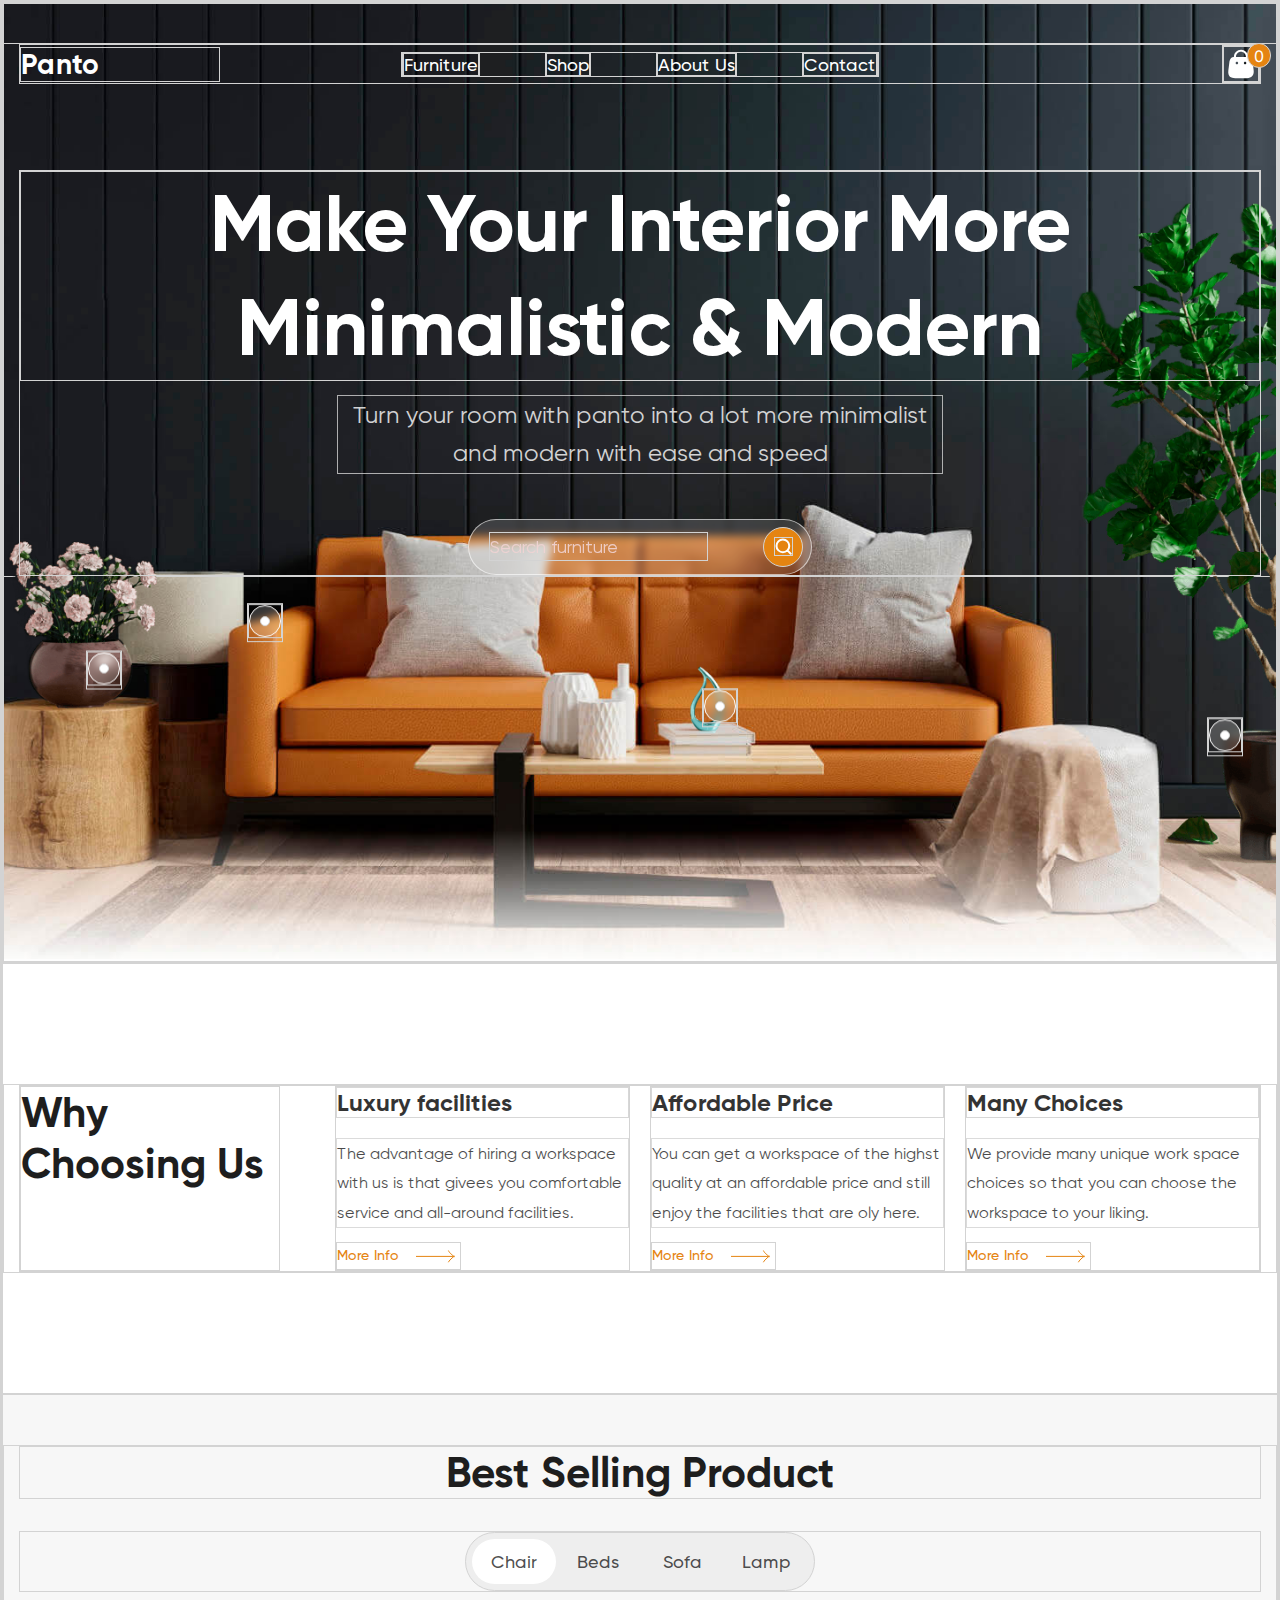
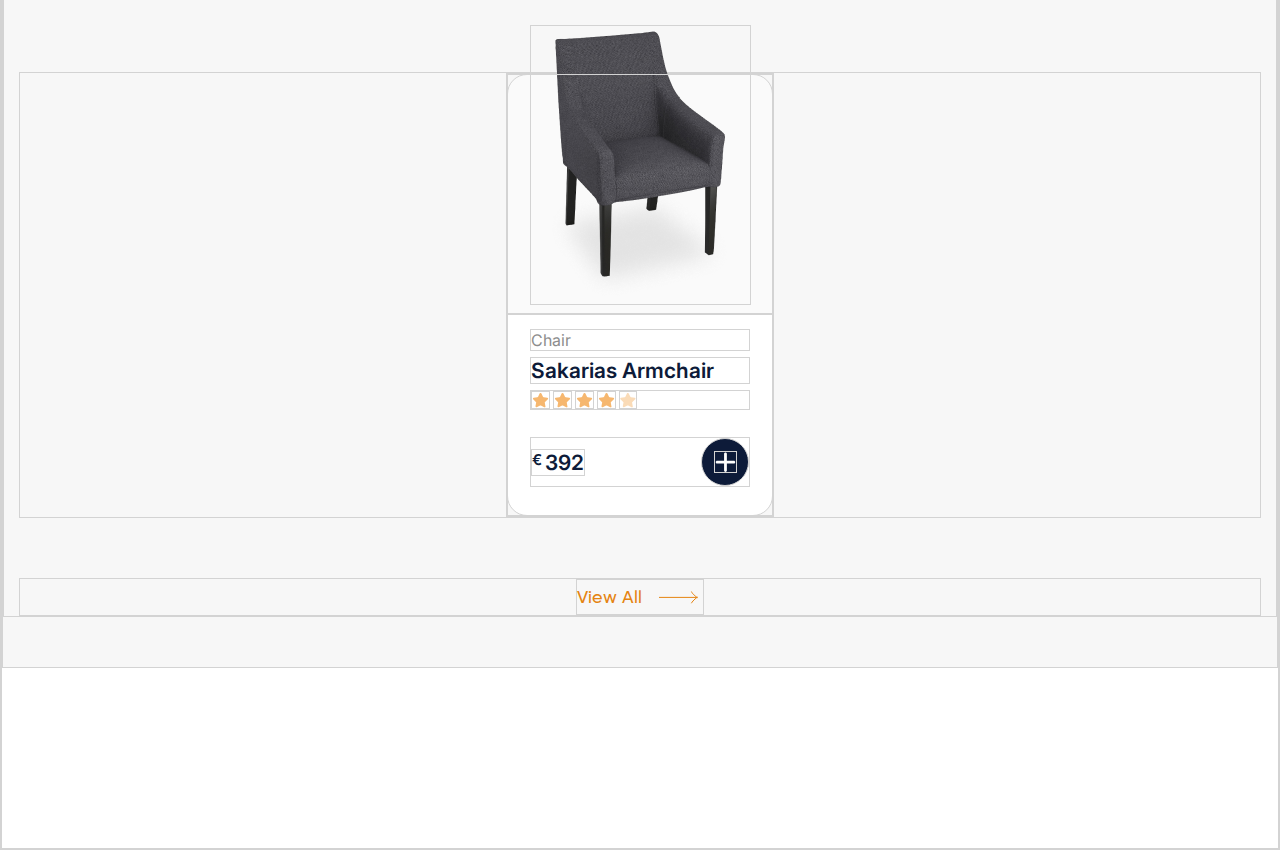
==== index.html @ 4cdfbcc6 "till product 1 design" ====
<!DOCTYPE html>
<html lang="en">
<head>
    <meta charset="UTF-8">
    <meta name="viewport" content="width=device-width, initial-scale=1.0">
    <title>Panto</title>
    <link rel="stylesheet" href="./css/main.css">
</head>
<body>
    <header class="header ">
        <div class="container">

            <nav class="header__nav nav">

                <a href="#!" class="nav__logo">Panto</a>
    
                <ul class="nav-list">
                    <li class="nav-list__item"><a href="#!" class="nav-list__link">Furniture</a></li>
                    <li class="nav-list__item"><a href="#!" class="nav-list__link">Shop</a></li>
                    <li class="nav-list__item"><a href="#!" class="nav-list__link">About Us</a></li>
                    <li class="nav-list__item"><a href="#!" class="nav-list__link">Contact</a></li>
                </ul>


                <!-- Корзина покупок
                    подразумеваем, что по нажатию будет переход на новую страницу
                    возможен вариант открытия блока покупок на этой -->
                <a href="#!" class="cart">
                    <img src="./img/icons/cart.svg" alt="Cart" class="cart__img">
                    <div class="cart__count">0</div>
                </a>
                
            </nav>

            <div class="header__content">
                <h1 class="header_title">Make your interior more minimalistic & modern</h1>

                <p>Turn your room with panto into a lot more minimalist<br> and modern with ease and speed</p>

                <form action="" class="header__search search-form">
                    <input type="text" class="search-form__input" placeholder="Search furniture">
                    <button class="search-form__btn">
                        <img src="./img/icons/search.svg" alt="Search">
                    </button>
                </form>

            </div>

            <div id="vase" class="visible"></div>
            <div id="item" class="visible"></div>
            <div id="pot" class="visible"></div>

            <div class="header__dot-sofa">
                <button class="info-dot">
                    <div class="info-dot__circle"></div>
                    <div class="info-dot__radius"></div>
                </button>

                <div class="info-hint none">
                    <label>
                        <input type="radio" name="sofa-color" id="orange" class="info-hint__radio" value="ORANGE" checked="checked">
                        <div class="info-hint__radio-fake info-hint__radio-fake--orange"></div>
                    </label>

                    <label >
                        <input type="radio" name="sofa-color" id="biruza" class="info-hint__radio" value="BIRUZA">
                        <div class="info-hint__radio-fake info-hint__radio-fake--biruza"></div>
                    </label>

                    <label >
                        <input type="radio" name="sofa-color" id="gray" class="info-hint__radio" value="GRAY">
                        <div class="info-hint__radio-fake info-hint__radio-fake--gray"></div>
                    </label>
                </div>
            </div>

            <div class="header__dot-vase" title="Hide">
                <button class="info-dot">
                    <div class="info-dot__circle"></div>
                    <div class="info-dot__radius"></div>
                </button>
            </div>

            <div class="header__dot-item" title="Hide">
                <button class="info-dot">
                    <div class="info-dot__circle"></div>
                    <div class="info-dot__radius"></div>
                </button>
            </div>

            <div class="header__dot-pot" title="Hide">
                <button class="info-dot">
                    <div class="info-dot__circle"></div>
                    <div class="info-dot__radius"></div>
                </button>
            </div>
            
        </div>

    </header>

    <section class="benefits ">
        <div class="container">
            <div class="benefits__grid">

                <h2 class="benefits___title">Why Choosing Us</h2>
                
                <div class="benefit">
                    <div class="benefit__title">Luxury facilities</div>

                    <p class="benefit__text">
                        The advantage of hiring a workspace with us is that givees you comfortable service and all-around facilities.
                    </p>
                    
                    <a href="#!" class="read-more">More Info</a>
                </div>

                <div class="benefit">
                    <div class="benefit__title">Affordable Price</div>

                    <p class="benefit__text">
                        You can get a workspace of the highst quality at an affordable price and still enjoy the facilities that are oly here.
                    </p>

                    <a href="#!" class="read-more">More Info</a>
                </div>

                <div class="benefit">
                    <div class="benefit__title">Many Choices</div>

                    <p class="benefit__text">
                        We provide many unique work space choices so that you can choose the workspace to your liking.
                    </p>

                    <a href="#!" class="read-more">More Info</a>
                </div>
 
            </div>

        </div>
    </section>
    
    <section class="products">
        <div class="container">

            <h2 class="products__title">Best Selling Product</h2>            
            <div class="products__tabs">

                <div class="tab-contorls">
                    <button class="tab-controls__btn tab-controls__btn--active">Chair</button>
                    <button class="tab-controls__btn">Beds</button>
                    <button class="tab-controls__btn">Sofa</button>
                    <button class="tab-controls__btn">Lamp</button>
                 </div>
            </div>

            <div class="products__slider">

                <div class="card">
                    <a href="#product-page" class="card__link"></a>
                    <div class="card__photo">
                        <!-- для rethina указываем srcset"...2x" -->
                        <img src="./img/products/chair-01.png" srcset="./img/products/chair-01@2x.png 2x" alt="Chair01" class="card__img">
                    </div>
                    <div class="card__desc">

                        <div class="card__category">Chair</div>
                        <h3 class="card__title">Sakarias Armchair</h3>

                        <div class="card__rating">
                            <img src="./img/icons/star.svg" alt="">
                            <img src="./img/icons/star.svg" alt="">
                            <img src="./img/icons/star.svg" alt="">
                            <img src="./img/icons/star.svg" alt="">
                            <img src="./img/icons/star-off.svg" alt="">
                        </div>

                        <div class="card__footer">
                            <div class="card__price" data-value="&euro;">392</div>
                            <button class="card__btn">Add to cart
                                <img src="./img/icons/plus.svg" alt="Add to cart">
                            </button>
                        </div>
                        
                    </div>

                </div>

            </div>
            <div class="products__link">
                <a href="#!" class="read-more  read-more--large">View All</a>
            </div>

        </div>
    </section>
    <script src="./js/main.js"></script>
</body>
</html>
---- css/main.css ----
@charset "UTF-8";
@import './../fonts/gilroy/stylesheet.css';
/* Reset and base styles  */
@import url("https://fonts.googleapis.com/css2?family=DM+Sans:opsz@9..40&family=Inter:wght@400;600&display=swap");
* {
  padding: 0px;
  margin: 0px;
  border: none;
}

*,
*::before,
*::after {
  box-sizing: border-box;
}

/* Links */
a,
a:link,
a:visited {
  text-decoration: none;
}

a:hover {
  text-decoration: none;
}

/* Common */
aside,
nav,
footer,
header,
section,
main {
  display: block;
}

h1,
h2,
h3,
h4,
h5,
h6,
p {
  font-size: inherit;
  font-weight: inherit;
}

ul,
ul li {
  list-style: none;
}

img {
  vertical-align: top;
}

img,
svg {
  max-width: 100%;
  height: auto;
}

address {
  font-style: normal;
}

/* Form */
input,
textarea,
button,
select {
  font-family: inherit;
  font-size: inherit;
  color: inherit;
  background-color: transparent;
}

input::-ms-clear {
  display: none;
}

button,
input[type=submit] {
  display: inline-block;
  box-shadow: none;
  background-color: transparent;
  background: none;
  cursor: pointer;
}

input:focus,
input:active,
button:focus,
button:active {
  outline: none;
}

button::-moz-focus-inner {
  padding: 0;
  border: 0;
}

label {
  cursor: pointer;
}

legend {
  display: block;
}

:root {
  --text-color: #1E1E1E;
  --accent: #E58411;
  --text-muted: #8D8D8D;
  --text-card-darkblue: #0D1B39;
  --header-text-color: #fff;
  --footer-text-color: #fff;
  --footer-accent: #F6973F;
  --footer-bg: #2D2F33;
  --ui-orange: #E58411;
  --ui-biruza: #00D6C9;
  --ui-gray: #7C7C7C;
  --ui-darkblue: #0D1B39;
  --bg-img-origin: url("./../img/header/header-bg.jpg");
  --bg-img-orange: url("./../img/header/bg-orange.jpg");
  --bg-img-biruza: url("./../img/header/bg-biruza.jpg");
  --bg-img-gray: url("./../img/header/bg-gray.jpg");
  --font-main: "Gilroy", sans-serif;
  --font-cards: "Inter", sans-serif;
  --font-footer-accent: "DM Sans", sans-serif;
}

/*
font-family: 'DM Sans', sans-serif;
font-family: 'Inter', sans-serif;
font-family: 'Gilroy', sans-serif;
*/
* {
  border: 1px solid lightgray;
}

.none {
  display: none !important;
}

.visible {
  opacity: 1 !important;
}

html, body {
  font-family: var(--font-main);
  color: var(--text-color);
}

body {
  padding-bottom: 20vh;
}

.container {
  max-width: 1310px;
  padding: 0 15px;
  margin: 0 auto;
}

.header {
  position: relative;
  padding-top: 40px;
  background-color: var(--footer-bg);
  background-image: var(--bg-img-orange);
  background-size: cover;
  aspect-ratio: 1440/1084;
  color: var(--header-text-color);
}
.header.orange {
  background-image: var(--bg-img-orange);
}
.header.biruza {
  background-image: var(--bg-img-biruza);
}
.header.gray {
  background-image: var(--bg-img-gray);
}
.header a {
  color: var(--header-text-color);
}
@media (-webkit-min-device-pixel-ratio: 2), (min-resolution: 192dpi) {
  .header {
    background-image: "./../img/header/header-bg@2x.jpg";
    /* Retina-specific stuff here */
  }
}

.header__nav {
  position: relative;
  z-index: 4;
  margin-bottom: 86px;
}

.header__content {
  position: relative;
  z-index: 4;
  text-align: center;
}

.header_title {
  margin-bottom: 14px;
  font-size: 80px;
  font-weight: 700;
  line-height: 1.3; /* 104px */
  letter-spacing: -0.8px;
  text-transform: capitalize;
}

.header__content p {
  margin: 0 auto;
  max-width: 606px;
  opacity: 0.8;
  font-size: 24px;
  line-height: 1.6; /* 38.4px */
}

.header__search {
  margin: 45px auto 0;
}

#vase {
  position: absolute;
  top: 0;
  left: 0;
  right: 0;
  bottom: 0;
  background-image: url("./../img/header/vase.png");
  background-size: cover;
  opacity: 0;
  transition: opacity 0.5s ease-in;
}

#item {
  position: absolute;
  top: 0;
  left: 0;
  right: 0;
  bottom: 0;
  background-image: url("./../img/header/souvenir.png");
  background-size: cover;
  opacity: 0;
  transition: opacity 0.5s ease-in;
}

#pot {
  position: absolute;
  top: 0;
  left: 0;
  right: 0;
  bottom: 0;
  background-image: url("./../img/header/pot.png");
  background-size: cover;
  opacity: 0;
  transition: opacity 0.5s ease-in;
}

.header__dot-sofa {
  position: absolute;
  left: 20.5555555556%;
  top: 63.1918819188%;
  text-align: center;
  transform: translate(-50%, -15%);
  z-index: 4;
}

.header__dot-vase {
  position: absolute;
  left: 7.9069444444%;
  top: 69.5442804428%;
  transform: translate(-50%, -50%);
  z-index: 4;
}

.header__dot-item {
  position: absolute;
  left: 56.3097222222%;
  top: 72.6808118081%;
  transform: translate(-50%, -30%);
}

.header__dot-pot {
  position: absolute;
  left: 95.9409722222%;
  top: 75.7887453875%;
  transform: translate(-50%, -30%);
}

/* Используем 'GRID', чтобы верно центрировать меню, поскольку из-за разной ширины 
лого и корзины оно не буде позиционироваться правильно */
.nav {
  display: grid;
  grid-template-columns: 2fr 8fr 2fr;
  gap: 20px;
}

.nav__logo {
  align-self: center;
  font-size: 28px;
  font-weight: 700;
  letter-spacing: 0.28px;
  text-transform: capitalize;
}

.nav-list {
  justify-self: center;
  align-self: center;
  display: flex;
  justify-content: center;
  align-items: center;
  gap: 65px;
  font-weight: 500;
  font-size: 18px;
}

.cart {
  position: relative;
  justify-self: end;
  align-self: center;
}

.cart__count {
  position: absolute;
  transform: translate(-50%, -3px);
  display: inline-block;
  height: 25px;
  padding: 0 6px;
  background-color: var(--accent);
  border-radius: 40px;
  line-height: 25px;
  font-family: var(--font-cards);
}

.search-form {
  display: flex;
  max-width: 344px;
  height: 56px;
  padding: 8px 8px 8px 20px;
  justify-content: space-between;
  align-items: center;
  border-radius: 42px;
  border: 0.862px solid rgba(255, 255, 255, 0.6);
  background: rgba(255, 255, 255, 0.15);
  -webkit-backdrop-filter: blur(4px);
          backdrop-filter: blur(4px);
}

.search-form__input {
  color: #FFF;
  font-size: 18px;
  font-weight: 400;
  line-height: 1.5; /* 27px */
}
.search-form__input::-moz-placeholder {
  color: #f0d3d3;
  opacity: 0.9;
}
.search-form__input::placeholder {
  color: #f0d3d3;
  opacity: 0.9;
}

.search-form__btn {
  width: 40px;
  height: 40px;
  border-radius: 24px;
  background: var(--accent);
}

.info-dot {
  position: relative;
  cursor: pointer;
}

.info-dot__circle {
  position: absolute;
  z-index: 1;
  left: 50%;
  top: 50%;
  width: 10px;
  height: 10px;
  border-radius: 50%;
  background-color: #fff;
  transition: background-color 0.2s ease-in, transform 0.2s ease-in;
  transform: translate(-50%, -50%);
}

.info-dot__radius {
  width: 32px;
  height: 32px;
  border: 0.86px solid #fff;
  border-radius: 50%;
  background: rgba(255, 255, 255, 0.2);
  backdrop-filter: blur(4px);
  -webkit-backdrop-filter: blur(4px);
  animation: pulse 1s infinite alternate;
}

.info-dot:hover .info-dot__radius {
  animation: pulse 1s infinite alternate paused;
}

.info-dot:hover .info-dot__circle {
  background-color: var(--accent);
  transform: translate(-50%, -50%) scale(1.4);
}

@keyframes pulse {
  0% {
    transform: scale(1);
  }
  100% {
    transform: scale(1.2);
  }
}
.info-hint {
  position: absolute;
  top: -26px;
  left: 50%;
  transform: translate(-50%, -100%);
  display: flex;
  justify-content: center;
  padding-top: 12px;
  gap: 8px;
  width: 112px;
  height: 56px;
  flex-shrink: 0;
  background-image: url("./../img/icons/hint.svg");
}

.info-hint__radio {
  /* можно просто display: none; но не видно на screen--reader-е, ниже 
      способ скрыть правильно */
  clip: rect(0 0 0 0);
  -webkit-clip-path: inset(50%);
          clip-path: inset(50%);
  height: 1px;
  width: 1px;
  overflow: hidden;
  position: absolute;
  white-space: nowrap;
}

.info-hint__radio-fake {
  display: inline-block;
  width: 24px;
  height: 24px;
  background-color: gray;
  border: 2px solid #fff;
  border-radius: 50%;
  box-shadow: 0px 4px 6px rgba(0, 0, 0, 0.1);
}
.info-hint__radio-fake--orange {
  background-color: var(--ui-orange);
}
.info-hint__radio-fake--biruza {
  background-color: var(--ui-biruza);
}
.info-hint__radio-fake--gray {
  background-color: var(--ui-gray);
}

.info-hint__radio:checked + .info-hint__radio-fake {
  background-image: url("./../img/icons/check-no-shadow.svg");
  background-position: center center;
  background-repeat: no-repeat;
}

.benefits {
  padding: 120px 0;
}

.benefits__grid {
  display: grid;
  grid-template-columns: repeat(4, 1fr);
  gap: 20px;
}

.benefits___title {
  font-weight: 700;
  font-size: 42px;
  max-width: 260px;
}

.benefit__title {
  margin-bottom: 20px;
  font-weight: 700;
  font-size: 24px;
  opacity: 0.9;
}

.benefit__text {
  margin-bottom: 14px;
  font-size: 16px;
  font-style: normal;
  line-height: 1.85; /* 29.6px */
  opacity: 0.8;
}

.products {
  background-color: #F7F7F7;
  padding: 50px 0;
}

.products__title {
  margin-bottom: 32px;
  text-align: center;
  font-size: 42px;
  font-weight: 700;
}

.products__tabs {
  margin-bottom: 80px;
  text-align: center;
}

.products__slider {
  margin-bottom: 60px;
  display: flex;
  justify-content: center;
}

.products__link {
  text-align: center;
}

.read-more {
  display: inline-flex;
  gap: 13px;
  align-items: center;
  color: var(--accent);
  font-weight: 500;
  font-size: 14px;
  line-height: 1.85; /* 25.9px */
}
.read-more::after {
  content: url("./../img/icons/arrow-right.svg");
  height: 24px;
}
.read-more--large {
  font-size: 18px;
}

.tab-contorls {
  display: inline-flex;
  padding: 6px;
  align-items: center;
  border-radius: 44px;
  background: #EEE;
}

.tab-controls__btn {
  width: 84px;
  height: 45px;
  padding: 4px;
  justify-content: center;
  align-items: center;
  border-radius: 32px;
  border: none;
  color: rgba(31, 31, 31, 0.8);
  font-size: 18px;
  font-weight: 500;
  line-height: 1.8; /* 33.3px */
  transition: background-color 0.2s ease-in;
}
.tab-controls__btn:hover:not(.tab-controls__btn--active) {
  background-color: rgba(255, 255, 255, 0.5);
}
.tab-controls__btn--active {
  background-color: #fff;
}

.card {
  position: relative;
  width: 268px;
  font-family: var(--font-cards);
}

.card__link {
  position: absolute;
  top: 0;
  left: 0;
  right: 0;
  bottom: 0;
  z-index: 1;
}

.card__photo {
  height: 240px;
  background-color: #fafafa;
  border-radius: 20px 20px 0 0;
  text-align: center;
}

.card__img {
  margin-top: -50px;
}

.card__desc {
  display: flex;
  flex-direction: column;
  gap: 6px;
  height: 202px;
  padding: 14px 22px 28px;
  background-color: #fff;
  border-radius: 0 0 20px 20px;
}

.card__category {
  color: var(--text-muted);
  font-size: 16px;
}

.card__title {
  color: var(--text-card-darkblue);
  font-size: 21px;
  font-weight: 600;
  text-transform: capitalize;
}

.card__rating {
  display: flex;
  gap: 3px;
}

.card__footer {
  display: flex;
  justify-content: space-between;
  align-items: center;
  margin-top: auto;
}

.card__price {
  display: flex;
  align-items: flex-start;
  gap: 3px;
  color: var(--text-card-darkblue);
  font-size: 21px;
  font-weight: 600;
}
.card__price::before {
  content: attr(data-value);
  font-size: 15px;
}

.card__btn {
  position: relative;
  z-index: 3;
  display: flex;
  justify-content: center;
  align-items: center;
  width: 48px;
  height: 48px;
  border-radius: 50%;
  background-color: var(--ui-darkblue);
  font-size: 0;
  transition: all 0.2s ease-in;
}
.card__btn img {
  display: inline-block;
  transition: transform 0.2s ease-in;
}
.card__btn:hover {
  opacity: 0.9;
}
.card__btn:hover img {
  transform: scale(1.1);
}/*# sourceMappingURL=main.css.map */
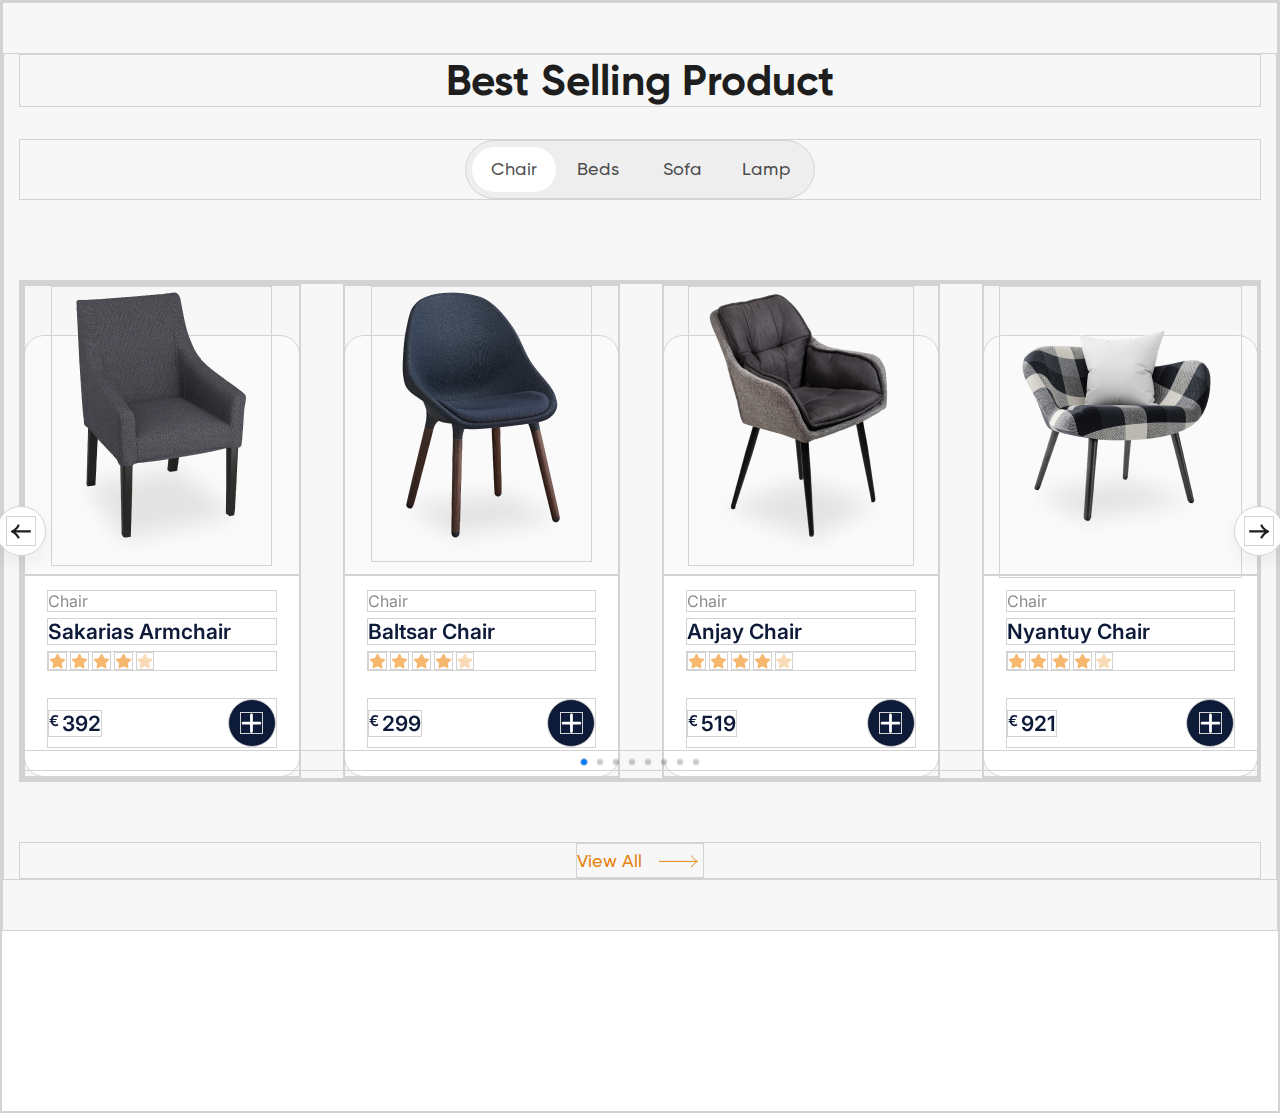
==== commit 0f4dfbe7: "sider  completed" ====
--- a/index.html
+++ b/index.html
@@ -5,9 +5,11 @@
     <meta name="viewport" content="width=device-width, initial-scale=1.0">
     <title>Panto</title>
     <link rel="stylesheet" href="./css/main.css">
+    <!-- Swiper slider -->
+    <link rel="stylesheet" href="https://cdn.jsdelivr.net/npm/swiper@11/swiper-bundle.min.css" />
 </head>
 <body>
-    <header class="header ">
+    <header class="header none">
         <div class="container">
 
             <nav class="header__nav nav">
@@ -99,7 +101,7 @@
 
     </header>
 
-    <section class="benefits ">
+    <section class="benefits none">
         <div class="container">
             <div class="benefits__grid">
 
@@ -156,43 +158,293 @@
 
             <div class="products__slider">
 
-                <div class="card">
-                    <a href="#product-page" class="card__link"></a>
-                    <div class="card__photo">
-                        <!-- для rethina указываем srcset"...2x" -->
-                        <img src="./img/products/chair-01.png" srcset="./img/products/chair-01@2x.png 2x" alt="Chair01" class="card__img">
+                <!-- Slider -->
+                <div class="slider">
+
+                    <!-- Slider main container -->
+                    <div class="swiper">
+                        <!-- Additional required wrapper -->
+                        <div class="swiper-wrapper">
+                            <!-- Slides -->
+                            <article class="card swiper-slide">
+                                <a href="#product-page" class="card__link"></a>
+                                <div class="card__photo">
+                                    <!-- для rethina указываем srcset"...2x" -->
+                                    <img src="./img/products/chair-01.png" srcset="./img/products/chair-01@2x.png 2x" alt="Chair01" class="card__img">
+                                </div>
+                                <div class="card__desc">
+            
+                                    <div class="card__category">Chair</div>
+                                    <h3 class="card__title">Sakarias Armchair</h3>
+            
+                                    <div class="card__rating">
+                                        <img src="./img/icons/star.svg" alt="">
+                                        <img src="./img/icons/star.svg" alt="">
+                                        <img src="./img/icons/star.svg" alt="">
+                                        <img src="./img/icons/star.svg" alt="">
+                                        <img src="./img/icons/star-off.svg" alt="">
+                                    </div>
+            
+                                    <div class="card__footer">
+                                        <div class="card__price" data-value="&euro;">392</div>
+                                        <button class="card__btn">Add to cart
+                                            <img src="./img/icons/plus.svg" alt="Add to cart">
+                                        </button>
+                                    </div>
+                                    
+                                </div>
+            
+                            </article>
+
+                            <article class="card swiper-slide">
+                                <a href="#product-page" class="card__link"></a>
+                                <div class="card__photo">
+                                    <!-- для rethina указываем srcset"...2x" -->
+                                    <img src="./img/products/chair-02.png" srcset="./img/products/chair-02@2x.png 2x" alt="Chair02" class="card__img">
+                                </div>
+                                <div class="card__desc">
+            
+                                    <div class="card__category">Chair</div>
+                                    <h3 class="card__title">Baltsar Chair</h3>
+            
+                                    <div class="card__rating">
+                                        <img src="./img/icons/star.svg" alt="">
+                                        <img src="./img/icons/star.svg" alt="">
+                                        <img src="./img/icons/star.svg" alt="">
+                                        <img src="./img/icons/star.svg" alt="">
+                                        <img src="./img/icons/star-off.svg" alt="">
+                                    </div>
+            
+                                    <div class="card__footer">
+                                        <div class="card__price" data-value="&euro;">299</div>
+                                        <button class="card__btn">Add to cart
+                                            <img src="./img/icons/plus.svg" alt="Add to cart">
+                                        </button>
+                                    </div>
+                                    
+                                </div>
+            
+                            </article>
+
+                            <article class="card swiper-slide">
+                                <a href="#product-page" class="card__link"></a>
+                                <div class="card__photo">
+                                    <!-- для rethina указываем srcset"...2x" -->
+                                    <img src="./img/products/chair-03.png" srcset="./img/products/chair-03@2x.png 2x" alt="Chair03" class="card__img">
+                                </div>
+                                <div class="card__desc">
+            
+                                    <div class="card__category">Chair</div>
+                                    <h3 class="card__title">Anjay Chair</h3>
+            
+                                    <div class="card__rating">
+                                        <img src="./img/icons/star.svg" alt="">
+                                        <img src="./img/icons/star.svg" alt="">
+                                        <img src="./img/icons/star.svg" alt="">
+                                        <img src="./img/icons/star.svg" alt="">
+                                        <img src="./img/icons/star-off.svg" alt="">
+                                    </div>
+            
+                                    <div class="card__footer">
+                                        <div class="card__price" data-value="&euro;">519</div>
+                                        <button class="card__btn">Add to cart
+                                            <img src="./img/icons/plus.svg" alt="Add to cart">
+                                        </button>
+                                    </div>
+                                    
+                                </div>
+            
+                            </article>
+
+                            <article class="card swiper-slide">
+                                <a href="#product-page" class="card__link"></a>
+                                <div class="card__photo">
+                                    <!-- для rethina указываем srcset"...2x" -->
+                                    <img src="./img/products/chair-04.png" srcset="./img/products/chair-04@2x.png 2x" alt="Chair04" class="card__img">
+                                </div>
+                                <div class="card__desc">
+            
+                                    <div class="card__category">Chair</div>
+                                    <h3 class="card__title">Nyantuy Chair</h3>
+            
+                                    <div class="card__rating">
+                                        <img src="./img/icons/star.svg" alt="">
+                                        <img src="./img/icons/star.svg" alt="">
+                                        <img src="./img/icons/star.svg" alt="">
+                                        <img src="./img/icons/star.svg" alt="">
+                                        <img src="./img/icons/star-off.svg" alt="">
+                                    </div>
+            
+                                    <div class="card__footer">
+                                        <div class="card__price" data-value="&euro;">921</div>
+                                        <button class="card__btn">Add to cart
+                                            <img src="./img/icons/plus.svg" alt="Add to cart">
+                                        </button>
+                                    </div>
+                                    
+                                </div>
+            
+                            </article>
+                            
+                            <article class="card swiper-slide">
+                                <a href="#product-page" class="card__link"></a>
+                                <div class="card__photo">
+                                    <!-- для rethina указываем srcset"...2x" -->
+                                    <img src="./img/products/chair-01.png" srcset="./img/products/chair-01@2x.png 2x" alt="Chair01" class="card__img">
+                                </div>
+                                <div class="card__desc">
+            
+                                    <div class="card__category">Chair</div>
+                                    <h3 class="card__title">Sakarias Armchair</h3>
+            
+                                    <div class="card__rating">
+                                        <img src="./img/icons/star.svg" alt="">
+                                        <img src="./img/icons/star.svg" alt="">
+                                        <img src="./img/icons/star.svg" alt="">
+                                        <img src="./img/icons/star.svg" alt="">
+                                        <img src="./img/icons/star-off.svg" alt="">
+                                    </div>
+            
+                                    <div class="card__footer">
+                                        <div class="card__price" data-value="&euro;">392</div>
+                                        <button class="card__btn">Add to cart
+                                            <img src="./img/icons/plus.svg" alt="Add to cart">
+                                        </button>
+                                    </div>
+                                    
+                                </div>
+            
+                            </article>
+
+                            <article class="card swiper-slide">
+                                <a href="#product-page" class="card__link"></a>
+                                <div class="card__photo">
+                                    <!-- для rethina указываем srcset"...2x" -->
+                                    <img src="./img/products/chair-02.png" srcset="./img/products/chair-02@2x.png 2x" alt="Chair02" class="card__img">
+                                </div>
+                                <div class="card__desc">
+            
+                                    <div class="card__category">Chair</div>
+                                    <h3 class="card__title">Baltsar Chair</h3>
+            
+                                    <div class="card__rating">
+                                        <img src="./img/icons/star.svg" alt="">
+                                        <img src="./img/icons/star.svg" alt="">
+                                        <img src="./img/icons/star.svg" alt="">
+                                        <img src="./img/icons/star.svg" alt="">
+                                        <img src="./img/icons/star-off.svg" alt="">
+                                    </div>
+            
+                                    <div class="card__footer">
+                                        <div class="card__price" data-value="&euro;">299</div>
+                                        <button class="card__btn">Add to cart
+                                            <img src="./img/icons/plus.svg" alt="Add to cart">
+                                        </button>
+                                    </div>
+                                    
+                                </div>
+            
+                            </article>
+
+                            <article class="card swiper-slide">
+                                <a href="#product-page" class="card__link"></a>
+                                <div class="card__photo">
+                                    <!-- для rethina указываем srcset"...2x" -->
+                                    <img src="./img/products/chair-03.png" srcset="./img/products/chair-03@2x.png 2x" alt="Chair03" class="card__img">
+                                </div>
+                                <div class="card__desc">
+            
+                                    <div class="card__category">Chair</div>
+                                    <h3 class="card__title">Anjay Chair</h3>
+            
+                                    <div class="card__rating">
+                                        <img src="./img/icons/star.svg" alt="">
+                                        <img src="./img/icons/star.svg" alt="">
+                                        <img src="./img/icons/star.svg" alt="">
+                                        <img src="./img/icons/star.svg" alt="">
+                                        <img src="./img/icons/star-off.svg" alt="">
+                                    </div>
+            
+                                    <div class="card__footer">
+                                        <div class="card__price" data-value="&euro;">519</div>
+                                        <button class="card__btn">Add to cart
+                                            <img src="./img/icons/plus.svg" alt="Add to cart">
+                                        </button>
+                                    </div>
+                                    
+                                </div>
+            
+                            </article>
+
+                            <article class="card swiper-slide">
+                                <a href="#product-page" class="card__link"></a>
+                                <div class="card__photo">
+                                    <!-- для rethina указываем srcset"...2x" -->
+                                    <img src="./img/products/chair-04.png" srcset="./img/products/chair-04@2x.png 2x" alt="Chair04" class="card__img">
+                                </div>
+                                <div class="card__desc">
+            
+                                    <div class="card__category">Chair</div>
+                                    <h3 class="card__title">Nyantuy Chair</h3>
+            
+                                    <div class="card__rating">
+                                        <img src="./img/icons/star.svg" alt="">
+                                        <img src="./img/icons/star.svg" alt="">
+                                        <img src="./img/icons/star.svg" alt="">
+                                        <img src="./img/icons/star.svg" alt="">
+                                        <img src="./img/icons/star-off.svg" alt="">
+                                    </div>
+            
+                                    <div class="card__footer">
+                                        <div class="card__price" data-value="&euro;">921</div>
+                                        <button class="card__btn">Add to cart
+                                            <img src="./img/icons/plus.svg" alt="Add to cart">
+                                        </button>
+                                    </div>
+                                    
+                                </div>
+            
+                            </article>
+
+                        </div>
+
+                        <!-- If we need pagination -->
+                        <div class="swiper-pagination"></div>
+
+                        <!-- If we need navigation buttons -->
+                        <!-- <div class="swiper-button-prev"></div>
+                        <div class="swiper-button-next"></div> -->
+
+                        <!-- If we need scrollbar -->
+                        <!-- <div class="swiper-scrollbar"></div>
+                        </div> -->
+
                     </div>
-                    <div class="card__desc">
-
-                        <div class="card__category">Chair</div>
-                        <h3 class="card__title">Sakarias Armchair</h3>
-
-                        <div class="card__rating">
-                            <img src="./img/icons/star.svg" alt="">
-                            <img src="./img/icons/star.svg" alt="">
-                            <img src="./img/icons/star.svg" alt="">
-                            <img src="./img/icons/star.svg" alt="">
-                            <img src="./img/icons/star-off.svg" alt="">
-                        </div>
-
-                        <div class="card__footer">
-                            <div class="card__price" data-value="&euro;">392</div>
-                            <button class="card__btn">Add to cart
-                                <img src="./img/icons/plus.svg" alt="Add to cart">
-                            </button>
-                        </div>
-                        
-                    </div>
-
+                    
+                    <!-- Buttons Right Left -->
+                    <button id="sliderPrev" class="slider__btn slider__btn--prev ">
+                        <img src="./img/icons/slider/slider-left.svg" alt="Previous">
+                    </button>
+
+                    <button id="sliderNext" class="slider__btn slider__btn--next ">
+                        <img src="./img/icons/slider/slider-right.svg" alt="Next">
+                    </button>
+                    
                 </div>
-
-            </div>
+                <!-- // Slider -->
+               
+            </div>
+            
             <div class="products__link">
                 <a href="#!" class="read-more  read-more--large">View All</a>
             </div>
 
-        </div>
+         </div>   
     </section>
+
+    <!-- Swiper slider -->
+    <script src="https://cdn.jsdelivr.net/npm/swiper@11/swiper-bundle.min.js"></script>
+    
     <script src="./js/main.js"></script>
 </body>
 </html>--- a/css/main.css
+++ b/css/main.css
@@ -521,8 +521,6 @@
 
 .products__slider {
   margin-bottom: 60px;
-  display: flex;
-  justify-content: center;
 }
 
 .products__link {
@@ -595,6 +593,7 @@
   background-color: #fafafa;
   border-radius: 20px 20px 0 0;
   text-align: center;
+  margin-top: 50px;
 }
 
 .card__img {
@@ -670,4 +669,37 @@
 }
 .card__btn:hover img {
   transform: scale(1.1);
+}
+
+.swiper-pagination {
+  bottom: -10px;
+}
+
+.slider {
+  position: relative;
+}
+
+.slider__btn {
+  position: absolute;
+  height: 50px;
+  width: 50px;
+  border-radius: 50%;
+  background: #FFF;
+  box-shadow: 0px 7.031px 19.531px 0px rgba(0, 0, 0, 0.06);
+  display: flex;
+  justify-content: center;
+  align-items: center;
+  z-index: 4;
+}
+
+.slider__btn--prev {
+  left: 0;
+  top: 50%;
+  transform: translate(-50%, -50%);
+}
+
+.slider__btn--next {
+  right: 0;
+  top: 50%;
+  transform: translate(50%, -50%);
 }/*# sourceMappingURL=main.css.map */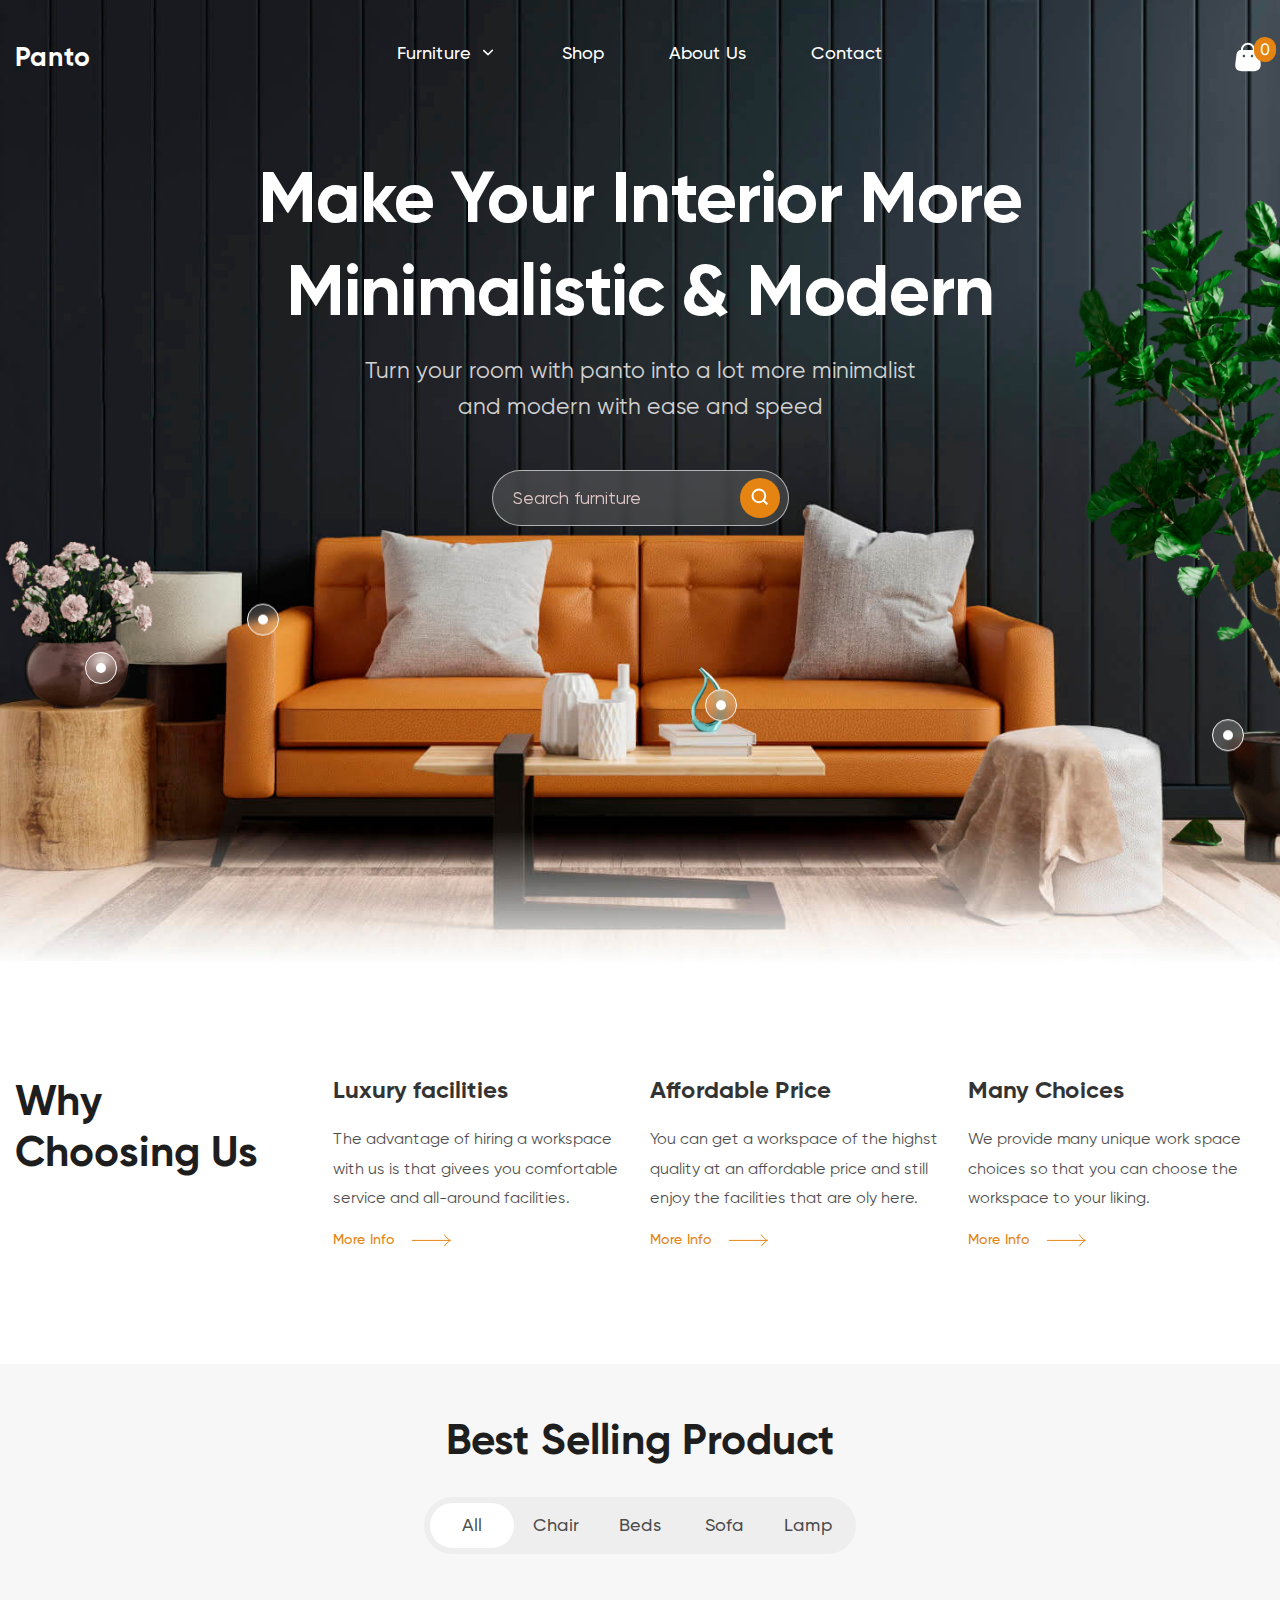
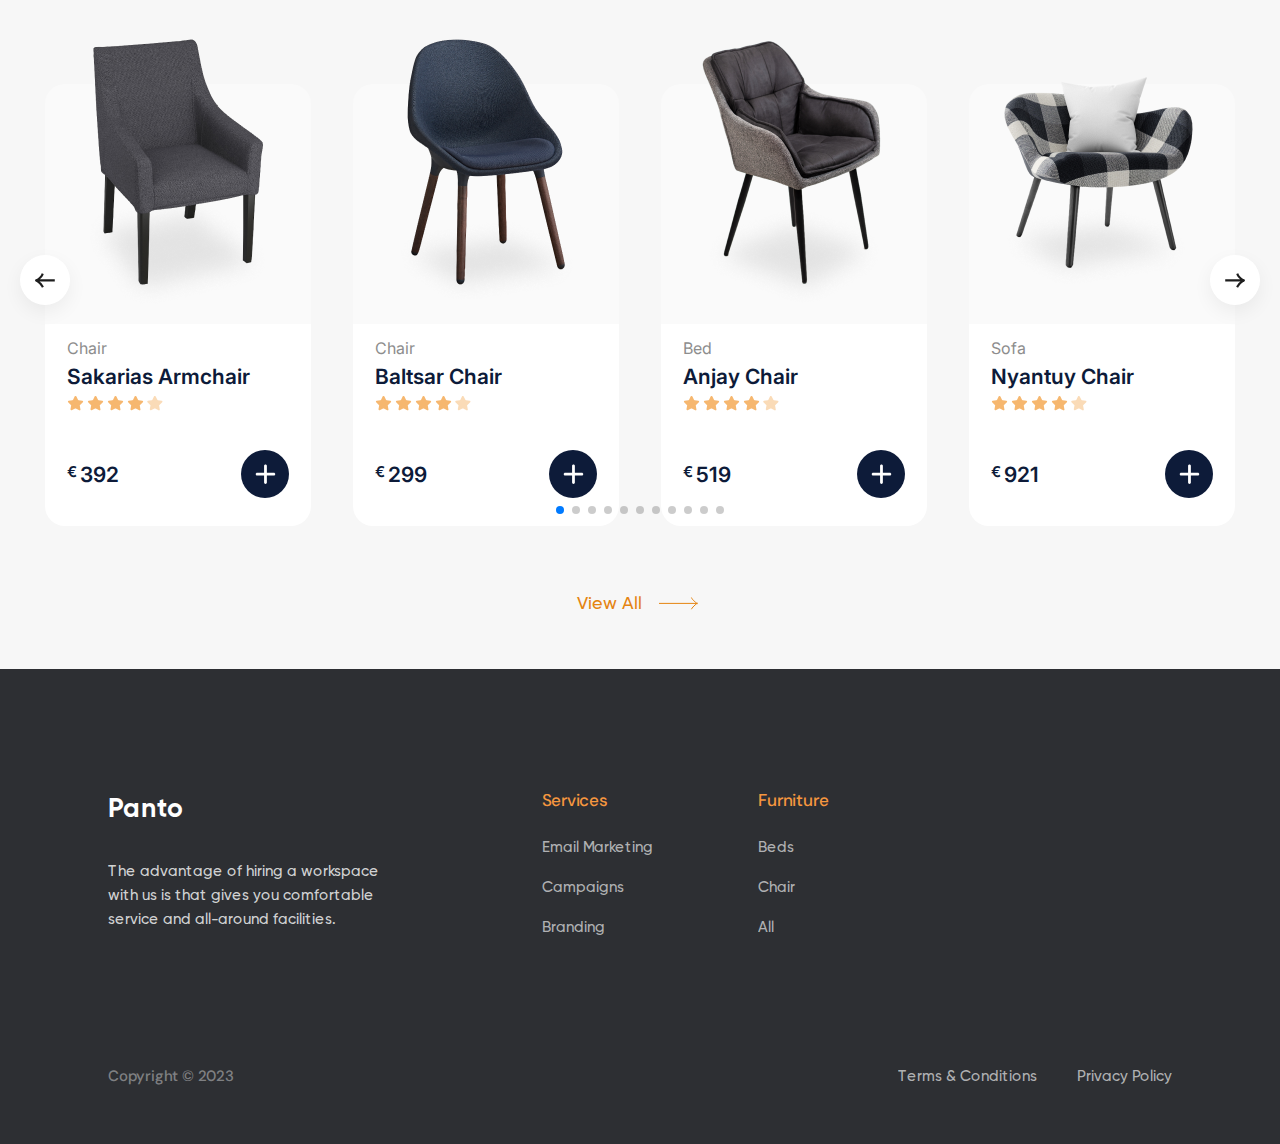
==== commit 866775ce: "mobile release" ====
--- a/index.html
+++ b/index.html
@@ -6,18 +6,37 @@
     <title>Panto</title>
     <link rel="stylesheet" href="./css/main.css">
     <!-- Swiper slider -->
-    <link rel="stylesheet" href="https://cdn.jsdelivr.net/npm/swiper@11/swiper-bundle.min.css" />
+    <!-- <link rel="stylesheet" href="https://cdn.jsdelivr.net/npm/swiper@11/swiper-bundle.min.css" /> -->
+    <link rel="stylesheet" href="./swiper/swiper-bundle.min.css">
 </head>
 <body>
-    <header class="header none">
+    <header class="header ">
         <div class="container">
 
             <nav class="header__nav nav">
 
-                <a href="#!" class="nav__logo">Panto</a>
+                <!-- Делаем обертку, чтобы вынести логотип в отдельный блок
+                и использовать еще и в футере -->
+                <div class="nav__logo">
+                    <a href="#!" class="logo">Panto</a>
+                </div>
     
+                <!-- Навигация. Для мобильной версии вставляем после 'header' -->
                 <ul class="nav-list">
-                    <li class="nav-list__item"><a href="#!" class="nav-list__link">Furniture</a></li>
+                    <li class="nav-list__item">
+
+                        <a href="#!" class="nav-list__link nav-list__link--dropdown">Furniture</a>
+
+                        <div class="nav-list__sub-nav">
+                            <ul class="sub-nav">
+                                <li class="sub-nav__item"><a href="#!" class="sub-nav__link">Home</a></li>
+                                <li class="sub-nav__item"><a href="#!" class="sub-nav__link">Services</a></li>
+                                <li class="sub-nav__item"><a href="#!" class="sub-nav__link">Products</a></li>
+                                <li class="sub-nav__item"><a href="#!" class="sub-nav__link">Contacts</a></li>
+                            </ul>
+                        </div>
+                    
+                    </li>
                     <li class="nav-list__item"><a href="#!" class="nav-list__link">Shop</a></li>
                     <li class="nav-list__item"><a href="#!" class="nav-list__link">About Us</a></li>
                     <li class="nav-list__item"><a href="#!" class="nav-list__link">Contact</a></li>
@@ -31,20 +50,26 @@
                     <img src="./img/icons/cart.svg" alt="Cart" class="cart__img">
                     <div class="cart__count">0</div>
                 </a>
+
+                <button id="open-mobie-nav-btn" class="nav__btn"><img src="./img/icons/mobile-nav.svg"" alt="Open navigation"></button>
                 
             </nav>
 
-            <div class="header__content">
+            <div class="header__content ">
                 <h1 class="header_title">Make your interior more minimalistic & modern</h1>
 
                 <p>Turn your room with panto into a lot more minimalist<br> and modern with ease and speed</p>
 
-                <form action="" class="header__search search-form">
-                    <input type="text" class="search-form__input" placeholder="Search furniture">
-                    <button class="search-form__btn">
-                        <img src="./img/icons/search.svg" alt="Search">
-                    </button>
-                </form>
+                <div class="header__search">
+                    
+                    <form action="" class="search-form">
+                        <input type="text" class="search-form__input" placeholder="Search furniture">
+                        <button class="search-form__btn">
+                            <img src="./img/icons/search.svg" alt="Search">
+                        </button>
+                    </form>
+
+                </div>
 
             </div>
 
@@ -52,7 +77,7 @@
             <div id="item" class="visible"></div>
             <div id="pot" class="visible"></div>
 
-            <div class="header__dot-sofa">
+            <div class="header__dot header__dot--sofa">
                 <button class="info-dot">
                     <div class="info-dot__circle"></div>
                     <div class="info-dot__radius"></div>
@@ -76,21 +101,21 @@
                 </div>
             </div>
 
-            <div class="header__dot-vase" title="Hide">
+            <div class="header__dot header__dot--vase" title="Hide">
                 <button class="info-dot">
                     <div class="info-dot__circle"></div>
                     <div class="info-dot__radius"></div>
                 </button>
             </div>
 
-            <div class="header__dot-item" title="Hide">
+            <div class="header__dot header__dot--item" title="Hide">
                 <button class="info-dot">
                     <div class="info-dot__circle"></div>
                     <div class="info-dot__radius"></div>
                 </button>
             </div>
 
-            <div class="header__dot-pot" title="Hide">
+            <div class="header__dot header__dot--pot" title="Hide">
                 <button class="info-dot">
                     <div class="info-dot__circle"></div>
                     <div class="info-dot__radius"></div>
@@ -101,11 +126,52 @@
 
     </header>
 
-    <section class="benefits none">
+    <!-- Mobile nav -->
+    <!-- Для мобильной навигации, чтобы  не мешали стили, вынесли за контейнер -->
+    <div id="mobile-nav" class="mobile-nav-wrapper ">
+
+        <div class="mobile-nav-header">
+
+            <a href="#cart" class="mobile-cart">
+                <div href="#!" class="cart">
+                    <img src="./img/icons/cart.svg" alt="Cart" class="cart__img">
+                    <div class="cart__count">0</div>
+                </div>
+                Cart
+            </a>
+    
+            <button id="close-mobie-nav-btn" class="mobile-nav-btn-close"><img src="./img/icons/close.svg" alt="Close navigation"></button>
+
+        </div>
+
+        <ul class="mobile-nav">
+            <li class="mobile-nav__item">
+
+                <a href="#!" class="mobile-nav__link mobile-nav__link--dropdown">Furniture</a>
+
+                <ul class="mobile-sub-nav">
+                    <li class="mobile-sub-nav__item"><a href="#!" class="mobile-sub-nav__link">Home</a></li>
+                    <li class="mobile-sub-nav__item"><a href="#!" class="mobile-sub-nav__link">Services</a></li>
+                    <li class="mobile-sub-nav__item"><a href="#!" class="mobile-sub-nav__link">Products</a></li>
+                    <li class="mobile-sub-nav__item"><a href="#!" class="mobile-sub-nav__link">Contacts</a></li>
+                </ul>
+            
+            </li>
+            <li class="mobile-nav__item"><a href="#!" class="mobile-nav__link">Shop</a></li>
+            <li class="mobile-nav__item"><a href="#!" class="mobile-nav__link">About Us</a></li>
+            <li class="mobile-nav__item"><a href="#!" class="mobile-nav__link">Contact</a></li>
+        </ul>
+    </div>
+    <!-- // Mobile nav -->
+
+    <section class="benefits ">
         <div class="container">
             <div class="benefits__grid">
 
-                <h2 class="benefits___title">Why Choosing Us</h2>
+                <!-- Делаем обертку, а содержимое выносим в отдельный блок для множественного использования -->
+                <div class="benefits___title">
+                    <h2 class="title-2">Why Choosing Us</h2>
+                </div>
                 
                 <div class="benefit">
                     <div class="benefit__title">Luxury facilities</div>
@@ -142,21 +208,25 @@
         </div>
     </section>
     
-    <section class="products">
+    <section class="products ">
         <div class="container">
 
-            <h2 class="products__title">Best Selling Product</h2>            
+            <div class="products__title">
+                <h2 class="title-2">Best Selling Product</h2>            
+            </div>
+
             <div class="products__tabs">
 
                 <div class="tab-contorls">
-                    <button class="tab-controls__btn tab-controls__btn--active">Chair</button>
-                    <button class="tab-controls__btn">Beds</button>
-                    <button class="tab-controls__btn">Sofa</button>
-                    <button class="tab-controls__btn">Lamp</button>
+                    <button data-tab="all" class="tab-controls__btn tab-controls__btn--active">All</button>
+                    <button data-tab="chair" class="tab-controls__btn">Chair</button>
+                    <button data-tab="bed" class="tab-controls__btn">Beds</button>
+                    <button data-tab="sofa" class="tab-controls__btn">Sofa</button>
+                    <button data-tab="lamp" class="tab-controls__btn">Lamp</button>
                  </div>
             </div>
 
-            <div class="products__slider">
+            <div class="products__slider ">
 
                 <!-- Slider -->
                 <div class="slider">
@@ -166,7 +236,7 @@
                         <!-- Additional required wrapper -->
                         <div class="swiper-wrapper">
                             <!-- Slides -->
-                            <article class="card swiper-slide">
+                            <article data-tab-value="chair" class="card swiper-slide">
                                 <a href="#product-page" class="card__link"></a>
                                 <div class="card__photo">
                                     <!-- для rethina указываем srcset"...2x" -->
@@ -196,7 +266,7 @@
             
                             </article>
 
-                            <article class="card swiper-slide">
+                            <article data-tab-value="chair" class="card swiper-slide">
                                 <a href="#product-page" class="card__link"></a>
                                 <div class="card__photo">
                                     <!-- для rethina указываем srcset"...2x" -->
@@ -226,7 +296,127 @@
             
                             </article>
 
-                            <article class="card swiper-slide">
+                            <article data-tab-value="bed" class="card swiper-slide">
+                                <a href="#product-page" class="card__link"></a>
+                                <div class="card__photo">
+                                    <!-- для rethina указываем srcset"...2x" -->
+                                    <img src="./img/products/chair-03.png" srcset="./img/products/chair-03@2x.png 2x" alt="Chair03" class="card__img">
+                                </div>
+                                <div class="card__desc">
+            
+                                    <div class="card__category">Bed</div>
+                                    <h3 class="card__title">Anjay Chair</h3>
+            
+                                    <div class="card__rating">
+                                        <img src="./img/icons/star.svg" alt="">
+                                        <img src="./img/icons/star.svg" alt="">
+                                        <img src="./img/icons/star.svg" alt="">
+                                        <img src="./img/icons/star.svg" alt="">
+                                        <img src="./img/icons/star-off.svg" alt="">
+                                    </div>
+            
+                                    <div class="card__footer">
+                                        <div class="card__price" data-value="&euro;">519</div>
+                                        <button class="card__btn">Add to cart
+                                            <img src="./img/icons/plus.svg" alt="Add to cart">
+                                        </button>
+                                    </div>
+                                    
+                                </div>
+            
+                            </article>
+
+                            <article data-tab-value="sofa" class="card swiper-slide">
+                                <a href="#product-page" class="card__link"></a>
+                                <div class="card__photo">
+                                    <!-- для rethina указываем srcset"...2x" -->
+                                    <img src="./img/products/chair-04.png" srcset="./img/products/chair-04@2x.png 2x" alt="Chair04" class="card__img">
+                                </div>
+                                <div class="card__desc">
+            
+                                    <div class="card__category">Sofa</div>
+                                    <h3 class="card__title">Nyantuy Chair</h3>
+            
+                                    <div class="card__rating">
+                                        <img src="./img/icons/star.svg" alt="">
+                                        <img src="./img/icons/star.svg" alt="">
+                                        <img src="./img/icons/star.svg" alt="">
+                                        <img src="./img/icons/star.svg" alt="">
+                                        <img src="./img/icons/star-off.svg" alt="">
+                                    </div>
+            
+                                    <div class="card__footer">
+                                        <div class="card__price" data-value="&euro;">921</div>
+                                        <button class="card__btn">Add to cart
+                                            <img src="./img/icons/plus.svg" alt="Add to cart">
+                                        </button>
+                                    </div>
+                                    
+                                </div>
+            
+                            </article>
+                            
+                            <article data-tab-value="lamp" class="card swiper-slide">
+                                <a href="#product-page" class="card__link"></a>
+                                <div class="card__photo">
+                                    <!-- для rethina указываем srcset"...2x" -->
+                                    <img src="./img/products/chair-01.png" srcset="./img/products/chair-01@2x.png 2x" alt="Chair01" class="card__img">
+                                </div>
+                                <div class="card__desc">
+            
+                                    <div class="card__category">Lamp</div>
+                                    <h3 class="card__title">Sakarias Armchair</h3>
+            
+                                    <div class="card__rating">
+                                        <img src="./img/icons/star.svg" alt="">
+                                        <img src="./img/icons/star.svg" alt="">
+                                        <img src="./img/icons/star.svg" alt="">
+                                        <img src="./img/icons/star.svg" alt="">
+                                        <img src="./img/icons/star-off.svg" alt="">
+                                    </div>
+            
+                                    <div class="card__footer">
+                                        <div class="card__price" data-value="&euro;">392</div>
+                                        <button class="card__btn">Add to cart
+                                            <img src="./img/icons/plus.svg" alt="Add to cart">
+                                        </button>
+                                    </div>
+                                    
+                                </div>
+            
+                            </article>
+
+                            <article data-tab-value="sofa" class="card swiper-slide">
+                                <a href="#product-page" class="card__link"></a>
+                                <div class="card__photo">
+                                    <!-- для rethina указываем srcset"...2x" -->
+                                    <img src="./img/products/chair-02.png" srcset="./img/products/chair-02@2x.png 2x" alt="Chair02" class="card__img">
+                                </div>
+                                <div class="card__desc">
+            
+                                    <div class="card__category">Sofa</div>
+                                    <h3 class="card__title">Baltsar Chair</h3>
+            
+                                    <div class="card__rating">
+                                        <img src="./img/icons/star.svg" alt="">
+                                        <img src="./img/icons/star.svg" alt="">
+                                        <img src="./img/icons/star.svg" alt="">
+                                        <img src="./img/icons/star.svg" alt="">
+                                        <img src="./img/icons/star-off.svg" alt="">
+                                    </div>
+            
+                                    <div class="card__footer">
+                                        <div class="card__price" data-value="&euro;">299</div>
+                                        <button class="card__btn">Add to cart
+                                            <img src="./img/icons/plus.svg" alt="Add to cart">
+                                        </button>
+                                    </div>
+                                    
+                                </div>
+            
+                            </article>
+
+                            <article data-tab-value="chair" class="card swiper-slide">
                                 <a href="#product-page" class="card__link"></a>
                                 <div class="card__photo">
                                     <!-- для rethina указываем srcset"...2x" -->
@@ -256,7 +446,7 @@
             
                             </article>
 
-                            <article class="card swiper-slide">
+                            <article data-tab-value="lamp" class="card swiper-slide">
                                 <a href="#product-page" class="card__link"></a>
                                 <div class="card__photo">
                                     <!-- для rethina указываем srcset"...2x" -->
@@ -264,7 +454,127 @@
                                 </div>
                                 <div class="card__desc">
             
+                                    <div class="card__category">Lamp</div>
+                                    <h3 class="card__title">Nyantuy Chair</h3>
+            
+                                    <div class="card__rating">
+                                        <img src="./img/icons/star.svg" alt="">
+                                        <img src="./img/icons/star.svg" alt="">
+                                        <img src="./img/icons/star.svg" alt="">
+                                        <img src="./img/icons/star.svg" alt="">
+                                        <img src="./img/icons/star-off.svg" alt="">
+                                    </div>
+            
+                                    <div class="card__footer">
+                                        <div class="card__price" data-value="&euro;">921</div>
+                                        <button class="card__btn">Add to cart
+                                            <img src="./img/icons/plus.svg" alt="Add to cart">
+                                        </button>
+                                    </div>
+                                    
+                                </div>
+            
+                            </article>
+
+                            <article data-tab-value="bed" class="card swiper-slide">
+                                <a href="#product-page" class="card__link"></a>
+                                <div class="card__photo">
+                                    <!-- для rethina указываем srcset"...2x" -->
+                                    <img src="./img/products/chair-01.png" srcset="./img/products/chair-01@2x.png 2x" alt="Chair01" class="card__img">
+                                </div>
+                                <div class="card__desc">
+            
+                                    <div class="card__category">Bed</div>
+                                    <h3 class="card__title">Sakarias Armchair</h3>
+            
+                                    <div class="card__rating">
+                                        <img src="./img/icons/star.svg" alt="">
+                                        <img src="./img/icons/star.svg" alt="">
+                                        <img src="./img/icons/star.svg" alt="">
+                                        <img src="./img/icons/star.svg" alt="">
+                                        <img src="./img/icons/star-off.svg" alt="">
+                                    </div>
+            
+                                    <div class="card__footer">
+                                        <div class="card__price" data-value="&euro;">392</div>
+                                        <button class="card__btn">Add to cart
+                                            <img src="./img/icons/plus.svg" alt="Add to cart">
+                                        </button>
+                                    </div>
+                                    
+                                </div>
+            
+                            </article>
+
+                            <article data-tab-value="chair" class="card swiper-slide">
+                                <a href="#product-page" class="card__link"></a>
+                                <div class="card__photo">
+                                    <!-- для rethina указываем srcset"...2x" -->
+                                    <img src="./img/products/chair-02.png" srcset="./img/products/chair-02@2x.png 2x" alt="Chair02" class="card__img">
+                                </div>
+                                <div class="card__desc">
+            
                                     <div class="card__category">Chair</div>
+                                    <h3 class="card__title">Baltsar Chair</h3>
+            
+                                    <div class="card__rating">
+                                        <img src="./img/icons/star.svg" alt="">
+                                        <img src="./img/icons/star.svg" alt="">
+                                        <img src="./img/icons/star.svg" alt="">
+                                        <img src="./img/icons/star.svg" alt="">
+                                        <img src="./img/icons/star-off.svg" alt="">
+                                    </div>
+            
+                                    <div class="card__footer">
+                                        <div class="card__price" data-value="&euro;">299</div>
+                                        <button class="card__btn">Add to cart
+                                            <img src="./img/icons/plus.svg" alt="Add to cart">
+                                        </button>
+                                    </div>
+                                    
+                                </div>
+            
+                            </article>
+
+                            <article data-tab-value="lamp" class="card swiper-slide">
+                                <a href="#product-page" class="card__link"></a>
+                                <div class="card__photo">
+                                    <!-- для rethina указываем srcset"...2x" -->
+                                    <img src="./img/products/chair-03.png" srcset="./img/products/chair-03@2x.png 2x" alt="Chair03" class="card__img">
+                                </div>
+                                <div class="card__desc">
+            
+                                    <div class="card__category">Lamp</div>
+                                    <h3 class="card__title">Anjay Chair</h3>
+            
+                                    <div class="card__rating">
+                                        <img src="./img/icons/star.svg" alt="">
+                                        <img src="./img/icons/star.svg" alt="">
+                                        <img src="./img/icons/star.svg" alt="">
+                                        <img src="./img/icons/star.svg" alt="">
+                                        <img src="./img/icons/star-off.svg" alt="">
+                                    </div>
+            
+                                    <div class="card__footer">
+                                        <div class="card__price" data-value="&euro;">519</div>
+                                        <button class="card__btn">Add to cart
+                                            <img src="./img/icons/plus.svg" alt="Add to cart">
+                                        </button>
+                                    </div>
+                                    
+                                </div>
+            
+                            </article>
+
+                            <article data-tab-value="sofa" class="card swiper-slide">
+                                <a href="#product-page" class="card__link"></a>
+                                <div class="card__photo">
+                                    <!-- для rethina указываем srcset"...2x" -->
+                                    <img src="./img/products/chair-04.png" srcset="./img/products/chair-04@2x.png 2x" alt="Chair04" class="card__img">
+                                </div>
+                                <div class="card__desc">
+            
+                                    <div class="card__category">Sofa</div>
                                     <h3 class="card__title">Nyantuy Chair</h3>
             
                                     <div class="card__rating">
@@ -285,8 +595,8 @@
                                 </div>
             
                             </article>
-                            
-                            <article class="card swiper-slide">
+
+                            <article data-tab-value="chair" class="card swiper-slide">
                                 <a href="#product-page" class="card__link"></a>
                                 <div class="card__photo">
                                     <!-- для rethina указываем srcset"...2x" -->
@@ -316,7 +626,7 @@
             
                             </article>
 
-                            <article class="card swiper-slide">
+                            <article data-tab-value="chair" class="card swiper-slide">
                                 <a href="#product-page" class="card__link"></a>
                                 <div class="card__photo">
                                     <!-- для rethina указываем srcset"...2x" -->
@@ -337,66 +647,6 @@
             
                                     <div class="card__footer">
                                         <div class="card__price" data-value="&euro;">299</div>
-                                        <button class="card__btn">Add to cart
-                                            <img src="./img/icons/plus.svg" alt="Add to cart">
-                                        </button>
-                                    </div>
-                                    
-                                </div>
-            
-                            </article>
-
-                            <article class="card swiper-slide">
-                                <a href="#product-page" class="card__link"></a>
-                                <div class="card__photo">
-                                    <!-- для rethina указываем srcset"...2x" -->
-                                    <img src="./img/products/chair-03.png" srcset="./img/products/chair-03@2x.png 2x" alt="Chair03" class="card__img">
-                                </div>
-                                <div class="card__desc">
-            
-                                    <div class="card__category">Chair</div>
-                                    <h3 class="card__title">Anjay Chair</h3>
-            
-                                    <div class="card__rating">
-                                        <img src="./img/icons/star.svg" alt="">
-                                        <img src="./img/icons/star.svg" alt="">
-                                        <img src="./img/icons/star.svg" alt="">
-                                        <img src="./img/icons/star.svg" alt="">
-                                        <img src="./img/icons/star-off.svg" alt="">
-                                    </div>
-            
-                                    <div class="card__footer">
-                                        <div class="card__price" data-value="&euro;">519</div>
-                                        <button class="card__btn">Add to cart
-                                            <img src="./img/icons/plus.svg" alt="Add to cart">
-                                        </button>
-                                    </div>
-                                    
-                                </div>
-            
-                            </article>
-
-                            <article class="card swiper-slide">
-                                <a href="#product-page" class="card__link"></a>
-                                <div class="card__photo">
-                                    <!-- для rethina указываем srcset"...2x" -->
-                                    <img src="./img/products/chair-04.png" srcset="./img/products/chair-04@2x.png 2x" alt="Chair04" class="card__img">
-                                </div>
-                                <div class="card__desc">
-            
-                                    <div class="card__category">Chair</div>
-                                    <h3 class="card__title">Nyantuy Chair</h3>
-            
-                                    <div class="card__rating">
-                                        <img src="./img/icons/star.svg" alt="">
-                                        <img src="./img/icons/star.svg" alt="">
-                                        <img src="./img/icons/star.svg" alt="">
-                                        <img src="./img/icons/star.svg" alt="">
-                                        <img src="./img/icons/star-off.svg" alt="">
-                                    </div>
-            
-                                    <div class="card__footer">
-                                        <div class="card__price" data-value="&euro;">921</div>
                                         <button class="card__btn">Add to cart
                                             <img src="./img/icons/plus.svg" alt="Add to cart">
                                         </button>
@@ -442,8 +692,68 @@
          </div>   
     </section>
 
+    <footer class="footer ">
+        <div class="container container--small">
+
+        <!-- footer__grid -->
+        <div class="footer__grid">
+
+            <!-- Description -->
+            <div class="footer__desc">
+                <div class="footer__logo">
+                    <a href="#!" class="logo">Panto</a>
+                </div>
+                <p>
+                    The advantage of hiring a workspace with us is that gives you comfortable service and all-around facilities.
+                </p>
+            </div>
+            <!-- // Description -->
+
+            <nav class="footer__nav footer__nav--services">
+                <h3 class="footer__nav-title">Services</h3>
+
+                <ul class="footer__list">
+                    <li class="footer__list-item"><a href="#!">Email Marketing</a></li>
+                    <li class="footer__list-item"><a href="#!">Campaigns</a></li>
+                    <li class="footer__list-item"><a href="#!">Branding</a></li>
+                </ul>
+                
+            </nav>
+
+            <nav class="footer__nav footer__nav--furniture">
+                <h3 class="footer__nav-title">Furniture</h3>
+
+                <ul class="footer__list">
+                    <li class="footer__list-item"><a href="#!">Beds</a></li>
+                    <li class="footer__list-item"><a href="#!">Chair</a></li>
+                    <li class="footer__list-item"><a href="#!">All</a></li>
+                </ul>
+
+            </nav>
+
+        </div>            
+        <!-- // footer__grid -->
+
+        <!-- footer__row -->
+        <div class="footer__row">
+
+            <div class="footer__copyright">Copyright © 2023</div>
+
+            <div class="footer__links">
+                <a href="#!">Terms & Conditions</a>
+                <a href="#!">Privacy Policy</a>
+            </div>
+            
+        </div>
+        <!-- // footer__row -->
+
+        </div>
+    </footer>
+
+
     <!-- Swiper slider -->
-    <script src="https://cdn.jsdelivr.net/npm/swiper@11/swiper-bundle.min.js"></script>
+    <!-- <script src="https://cdn.jsdelivr.net/npm/swiper@11/swiper-bundle.min.js"></script> -->
+    <script src="./swiper/swiper-bundle.min.js"></script>
     
     <script src="./js/main.js"></script>
 </body>
--- a/css/main.css
+++ b/css/main.css
@@ -115,7 +115,7 @@
   --text-muted: #8D8D8D;
   --text-card-darkblue: #0D1B39;
   --header-text-color: #fff;
-  --footer-text-color: #fff;
+  --footer-text-color: rgba(255, 255, 255, 0.8);
   --footer-accent: #F6973F;
   --footer-bg: #2D2F33;
   --ui-orange: #E58411;
@@ -136,10 +136,6 @@
 font-family: 'Inter', sans-serif;
 font-family: 'Gilroy', sans-serif;
 */
-* {
-  border: 1px solid lightgray;
-}
-
 .none {
   display: none !important;
 }
@@ -151,16 +147,20 @@
 html, body {
   font-family: var(--font-main);
   color: var(--text-color);
-}
-
-body {
-  padding-bottom: 20vh;
 }
 
 .container {
   max-width: 1310px;
   padding: 0 15px;
   margin: 0 auto;
+}
+.container--small {
+  max-width: 1094px;
+}
+
+.title-2 {
+  font-weight: 700;
+  font-size: clamp(32px, 1.702rem + 1.49vw, 42px);
 }
 
 .header {
@@ -190,25 +190,31 @@
     /* Retina-specific stuff here */
   }
 }
-
+@media (max-width: 860px) {
+  .header {
+    padding-top: 20px;
+  }
+}
 .header__nav {
   position: relative;
   z-index: 4;
-  margin-bottom: 86px;
+  margin-bottom: clamp(20px, 0.071rem + 5.89vw, 86px);
 }
 
 .header__content {
   position: relative;
-  z-index: 4;
+  z-index: 3;
   text-align: center;
 }
 
 .header_title {
+  margin: 0 auto;
   margin-bottom: 14px;
-  font-size: 80px;
+  font-size: clamp(28px, 0.821rem + 4.6vw, 80px);
   font-weight: 700;
   line-height: 1.3; /* 104px */
   letter-spacing: -0.8px;
+  text-wrap: balance;
   text-transform: capitalize;
 }
 
@@ -216,12 +222,24 @@
   margin: 0 auto;
   max-width: 606px;
   opacity: 0.8;
-  font-size: 24px;
+  text-wrap: balance;
+  font-size: clamp(16px, 0.857rem + 0.71vw, 24px);
   line-height: 1.6; /* 38.4px */
 }
+@media (max-width: 546px) {
+  .header__content p {
+    text-shadow: 1px 1px 2px black, 0 0 25px blue, 0 0 5px darkblue;
+  }
+}
 
 .header__search {
+  display: inline-block;
   margin: 45px auto 0;
+}
+@media (max-width: 860px) {
+  .header__search {
+    display: none;
+  }
 }
 
 #vase {
@@ -260,35 +278,48 @@
   transition: opacity 0.5s ease-in;
 }
 
-.header__dot-sofa {
-  position: absolute;
+.header__dot {
+  position: absolute;
+  z-index: 4;
+}
+@media (max-width: 546px) {
+  .header__dot {
+    display: none;
+  }
+}
+
+.header__dot--sofa {
   left: 20.5555555556%;
   top: 63.1918819188%;
   text-align: center;
   transform: translate(-50%, -15%);
-  z-index: 4;
-}
-
-.header__dot-vase {
-  position: absolute;
+}
+
+.header__dot--vase {
   left: 7.9069444444%;
   top: 69.5442804428%;
   transform: translate(-50%, -50%);
-  z-index: 4;
-}
-
-.header__dot-item {
-  position: absolute;
+}
+
+.header__dot--item {
   left: 56.3097222222%;
   top: 72.6808118081%;
   transform: translate(-50%, -30%);
 }
 
-.header__dot-pot {
-  position: absolute;
+.header__dot--pot {
   left: 95.9409722222%;
   top: 75.7887453875%;
   transform: translate(-50%, -30%);
+}
+
+.logo {
+  font-size: clamp(18px, 0.946rem + 0.89vw, 28px);
+  font-weight: 700;
+  letter-spacing: 0.28px;
+  text-transform: capitalize;
+  color: #fff !important;
+  opacity: 1 !important;
 }
 
 /* Используем 'GRID', чтобы верно центрировать меню, поскольку из-за разной ширины 
@@ -301,21 +332,87 @@
 
 .nav__logo {
   align-self: center;
-  font-size: 28px;
-  font-weight: 700;
-  letter-spacing: 0.28px;
-  text-transform: capitalize;
+}
+
+.nav__btn {
+  display: none;
+}
+@media (max-width: 992px) {
+  .nav__btn {
+    display: block;
+  }
 }
 
 .nav-list {
-  justify-self: center;
-  align-self: center;
   display: flex;
   justify-content: center;
   align-items: center;
   gap: 65px;
   font-weight: 500;
   font-size: 18px;
+}
+@media (max-width: 992px) {
+  .nav-list {
+    display: none;
+  }
+}
+
+.nav-list__item {
+  position: relative;
+  padding-bottom: 10px;
+}
+
+.nav-list__link {
+  transition: opacity 0.1s ease-in;
+}
+.nav-list__link:hover {
+  opacity: 0.7;
+}
+.nav-list__link--dropdown {
+  display: flex;
+  align-items: center;
+  gap: 8px;
+}
+.nav-list__link--dropdown:after {
+  content: url("./../img/icons/arrow-down.svg");
+  height: 18px;
+}
+
+.nav-list__sub-nav {
+  opacity: 0;
+  width: 160px;
+  pointer-events: none;
+  position: absolute;
+  left: 0;
+  top: 100%;
+  z-index: 5;
+  transform: translate(0%, 20%);
+  transition: all 0.3s ease-in;
+}
+
+.nav-list__item:hover .nav-list__sub-nav {
+  pointer-events: all;
+  opacity: 1;
+  transform: translate(0%, 0%);
+}
+
+.sub-nav {
+  position: relative;
+  display: grid;
+  gap: 16px;
+  padding: 20px;
+  border-radius: 16px;
+  background-color: var(--footer-bg);
+  color: var(--footer-text-color);
+  font-size: 16px;
+  z-index: 5;
+}
+.sub-nav a {
+  color: var(--footer-text-color);
+  transition: color 0.1s ease-in;
+}
+.sub-nav a:hover {
+  color: var(--accent);
 }
 
 .cart {
@@ -338,6 +435,7 @@
 
 .search-form {
   display: flex;
+  gap: 10px;
   max-width: 344px;
   height: 56px;
   padding: 8px 8px 8px 20px;
@@ -351,6 +449,7 @@
 }
 
 .search-form__input {
+  flex-grow: 1;
   color: #FFF;
   font-size: 18px;
   font-weight: 400;
@@ -366,6 +465,7 @@
 }
 
 .search-form__btn {
+  flex-shrink: 0;
   width: 40px;
   height: 40px;
   border-radius: 24px;
@@ -472,7 +572,7 @@
 }
 
 .benefits {
-  padding: 120px 0;
+  padding: clamp(60px, 2.679rem + 5.36vw, 120px) 0;
 }
 
 .benefits__grid {
@@ -480,11 +580,31 @@
   grid-template-columns: repeat(4, 1fr);
   gap: 20px;
 }
+@media (max-width: 860px) {
+  .benefits__grid {
+    grid-template-columns: repeat(2, 1fr);
+    gap: 60px 20px;
+    gap: clamp(30px, 0.982rem + 4.46vw, 60px) 20px;
+  }
+}
+@media (max-width: 546px) {
+  .benefits__grid {
+    grid-template-columns: 1fr;
+    text-align: center;
+  }
+  .benefits__grid p {
+    text-align: left;
+  }
+}
 
 .benefits___title {
-  font-weight: 700;
-  font-size: 42px;
   max-width: 260px;
+}
+@media (max-width: 546px) {
+  .benefits___title {
+    max-width: none;
+    text-wrap: balance;
+  }
 }
 
 .benefit__title {
@@ -510,17 +630,25 @@
 .products__title {
   margin-bottom: 32px;
   text-align: center;
-  font-size: 42px;
-  font-weight: 700;
 }
 
 .products__tabs {
-  margin-bottom: 80px;
+  margin-bottom: clamp(45px, 1.771rem + 5.21vw, 80px);
   text-align: center;
 }
 
 .products__slider {
-  margin-bottom: 60px;
+  margin-bottom: clamp(30px, 0.982rem + 4.46vw, 60px);
+}
+@media (max-width: 1350px) {
+  .products__slider {
+    padding: 0 30px;
+  }
+}
+@media (max-width: 546px) {
+  .products__slider {
+    padding: 0 20px;
+  }
 }
 
 .products__link {
@@ -546,6 +674,7 @@
 
 .tab-contorls {
   display: inline-flex;
+  flex-wrap: wrap;
   padding: 6px;
   align-items: center;
   border-radius: 44px;
@@ -553,15 +682,15 @@
 }
 
 .tab-controls__btn {
-  width: 84px;
-  height: 45px;
+  width: clamp(54px, 2.482rem + 4.46vw, 84px);
+  height: clamp(35px, 1.89rem + 1.49vw, 45px);
   padding: 4px;
   justify-content: center;
   align-items: center;
   border-radius: 32px;
   border: none;
   color: rgba(31, 31, 31, 0.8);
-  font-size: 18px;
+  font-size: clamp(14px, 0.756rem + 0.6vw, 18px);
   font-weight: 500;
   line-height: 1.8; /* 33.3px */
   transition: background-color 0.2s ease-in;
@@ -702,4 +831,199 @@
   right: 0;
   top: 50%;
   transform: translate(50%, -50%);
+}
+
+.footer {
+  background-color: var(--footer-bg);
+  color: var(--footer-text-color);
+  font-size: 15px;
+  font-weight: 500;
+  line-height: 1.6; /* 24px */
+  padding: clamp(60px, 2.024rem + 8.63vw, 118px) 0 56px;
+}
+.footer a {
+  color: var(--footer-text-color);
+  transition: opacity 0.1s ease-in;
+}
+.footer a:hover {
+  opacity: 0.6;
+}
+
+.footer__grid {
+  margin-bottom: clamp(60px, 2.024rem + 8.63vw, 118px);
+  display: grid;
+  grid-template-columns: 3fr 1fr 2fr 2fr 2fr;
+  gap: 60px 20px;
+}
+@media (max-width: 992px) {
+  .footer__grid {
+    grid-template-columns: 4fr 1fr 3fr 3fr;
+  }
+}
+@media (max-width: 860px) {
+  .footer__grid {
+    grid-template-columns: 2fr 2fr;
+    gap: 40px 20px;
+    justify-content: center;
+  }
+}
+@media (max-width: 546px) {
+  .footer__grid {
+    grid-template-columns: 1fr;
+    gap: 20px 0;
+  }
+}
+
+.footer__desc {
+  margin-bottom: 15px;
+}
+@media (max-width: 860px) {
+  .footer__desc {
+    grid-column: 1/3;
+  }
+}
+.footer__desc p + p {
+  opacity: 0.8;
+  margin-top: 1em;
+}
+.footer__logo {
+  margin-bottom: 29px;
+}
+
+.footer__nav--services {
+  grid-column-start: 3;
+}
+@media (max-width: 860px) {
+  .footer__nav--services {
+    grid-column-start: auto;
+  }
+}
+@media (max-width: 546px) {
+  .footer__nav--services {
+    text-align: center;
+    margin-bottom: 10px;
+  }
+}
+@media (max-width: 546px) {
+  .footer__nav--furniture {
+    grid-row-start: 3;
+    text-align: center;
+  }
+}
+
+.footer__nav-title {
+  margin-bottom: 20px;
+  color: var(--footer-accent);
+  font-family: var(--font-footer-accent);
+  font-size: 17px;
+  letter-spacing: -0.232px;
+}
+
+.footer__list {
+  display: grid;
+  gap: 16px;
+  opacity: 0.8;
+}
+
+.footer__row {
+  display: flex;
+  justify-content: space-between;
+  align-items: center;
+}
+@media (max-width: 546px) {
+  .footer__row {
+    flex-direction: column-reverse;
+    gap: 10px;
+  }
+}
+
+.footer__copyright {
+  font-family: var(--font-footer-accent);
+  font-size: 15px;
+  letter-spacing: -0.205px;
+  opacity: 0.5;
+}
+
+.footer__links {
+  display: flex;
+  gap: 40px;
+  opacity: 0.8;
+  flex-wrap: wrap;
+}
+@media (max-width: 546px) {
+  .footer__links {
+    gap: 20px;
+  }
+}
+
+.mobile-nav-wrapper {
+  display: none;
+  position: absolute;
+  top: 0;
+  right: 0;
+  bottom: 0;
+  width: 320px;
+  padding: 30px 30px;
+  background-color: var(--footer-bg);
+  color: var(--footer-text-color);
+  z-index: 6;
+}
+.mobile-nav-wrapper a {
+  color: var(--header-text-color);
+  transition: color 0.1s ease-in;
+}
+.mobile-nav-wrapper a:hover {
+  color: var(--accent);
+}
+.mobile-nav-wrapper--open {
+  display: block;
+}
+
+.mobile-nav-header {
+  display: flex;
+  justify-content: space-between;
+  align-items: center;
+  gap: 20px;
+  padding-bottom: 18px;
+  margin-bottom: 18px;
+  border-bottom: 1px solid rgba(255, 255, 255, 0.2);
+}
+
+.mobile-cart {
+  flex-grow: 1;
+  display: flex;
+  align-items: center;
+  gap: 25px;
+  font-size: 22px;
+  font-weight: 500;
+  padding-right: 20px;
+  border-right: 1px solid rgba(255, 255, 255, 0.2);
+  transition: opacity 0.2s ease-in;
+  color: var(--header-text-color) !important;
+  transition: opacity 0.2s ease-in;
+}
+.mobile-cart:hover {
+  opacity: 0.7;
+}
+
+.mobile-nav-btn-close {
+  transition: opacity 0.2s ease-in;
+}
+.mobile-nav-btn-close:hover {
+  opacity: 0.7;
+}
+
+/* ------ Nav ---------- */
+.mobile-nav {
+  display: grid;
+  gap: 25px;
+  font-size: 22px;
+}
+
+/* ------ Sub nav ---------- */
+.mobile-sub-nav {
+  padding: 20px 0 10px 20px;
+  display: grid;
+  gap: 14px;
+  font-size: 16px;
 }/*# sourceMappingURL=main.css.map */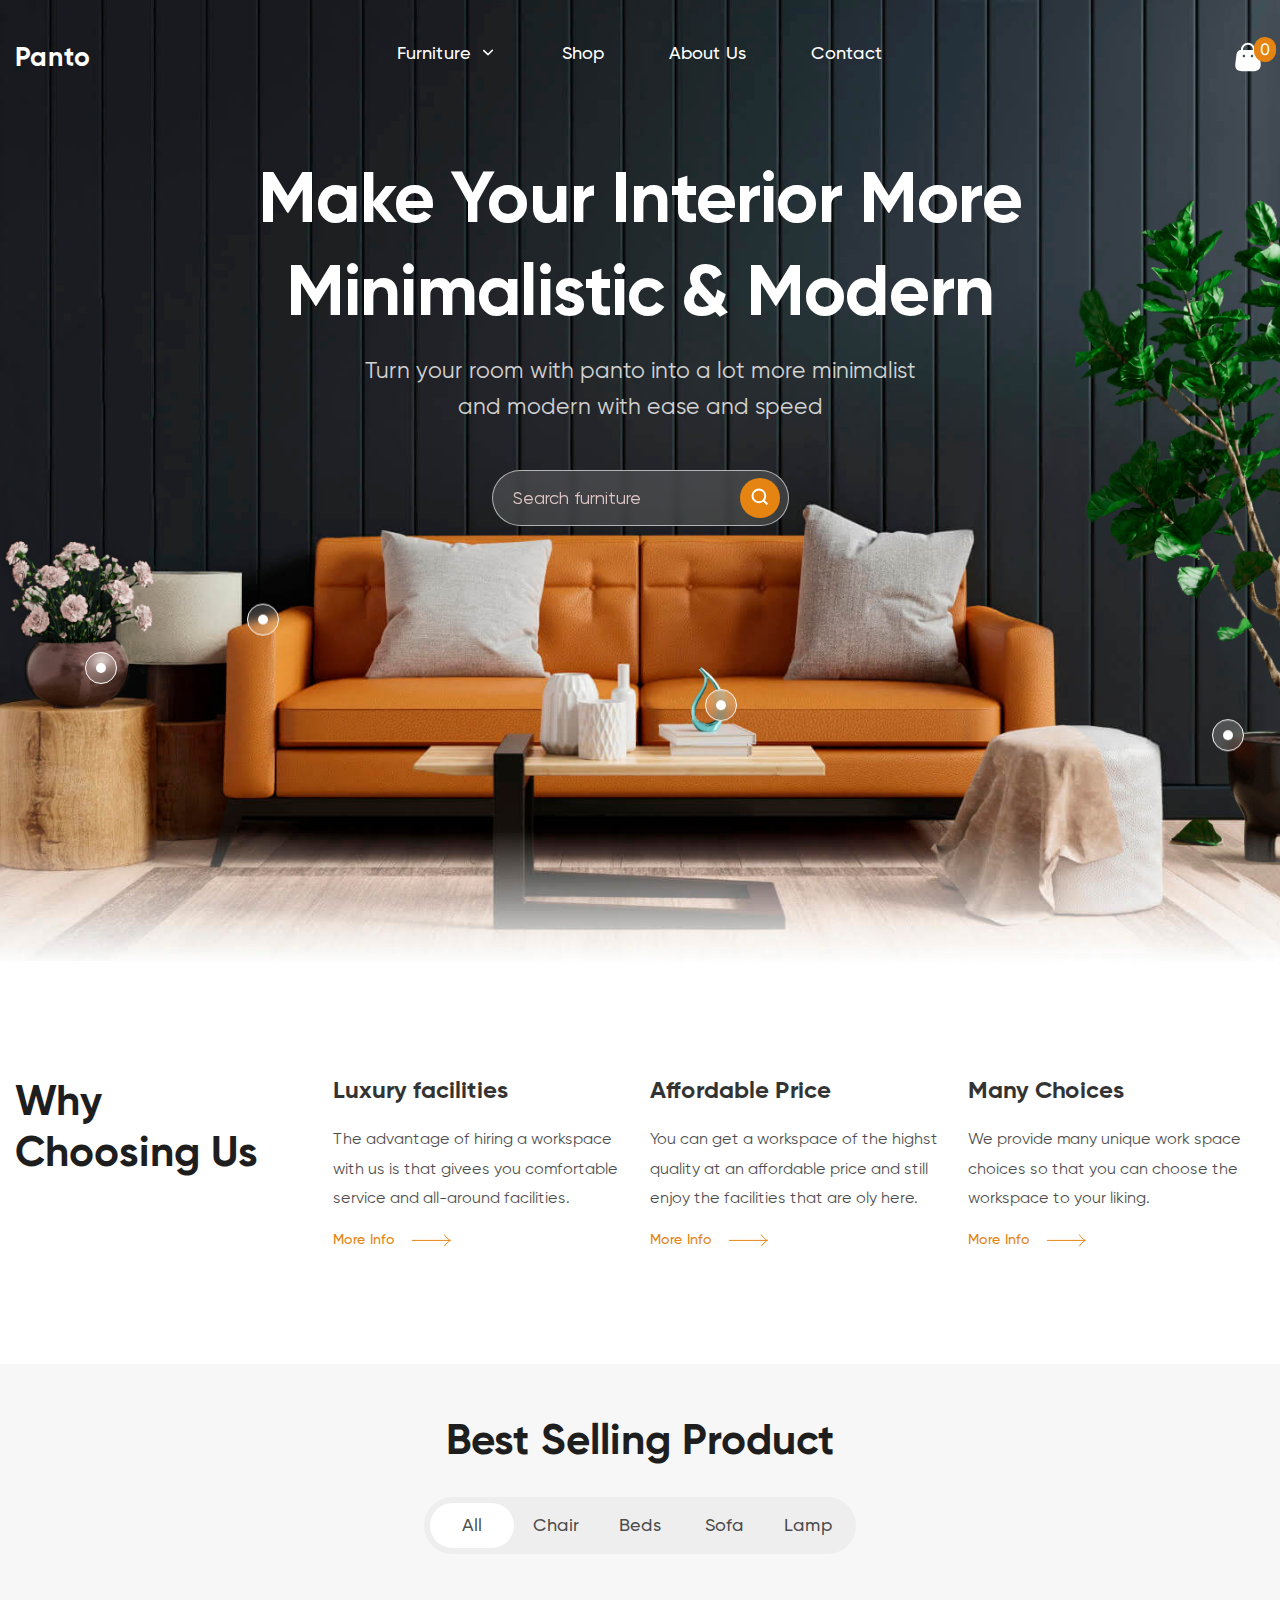
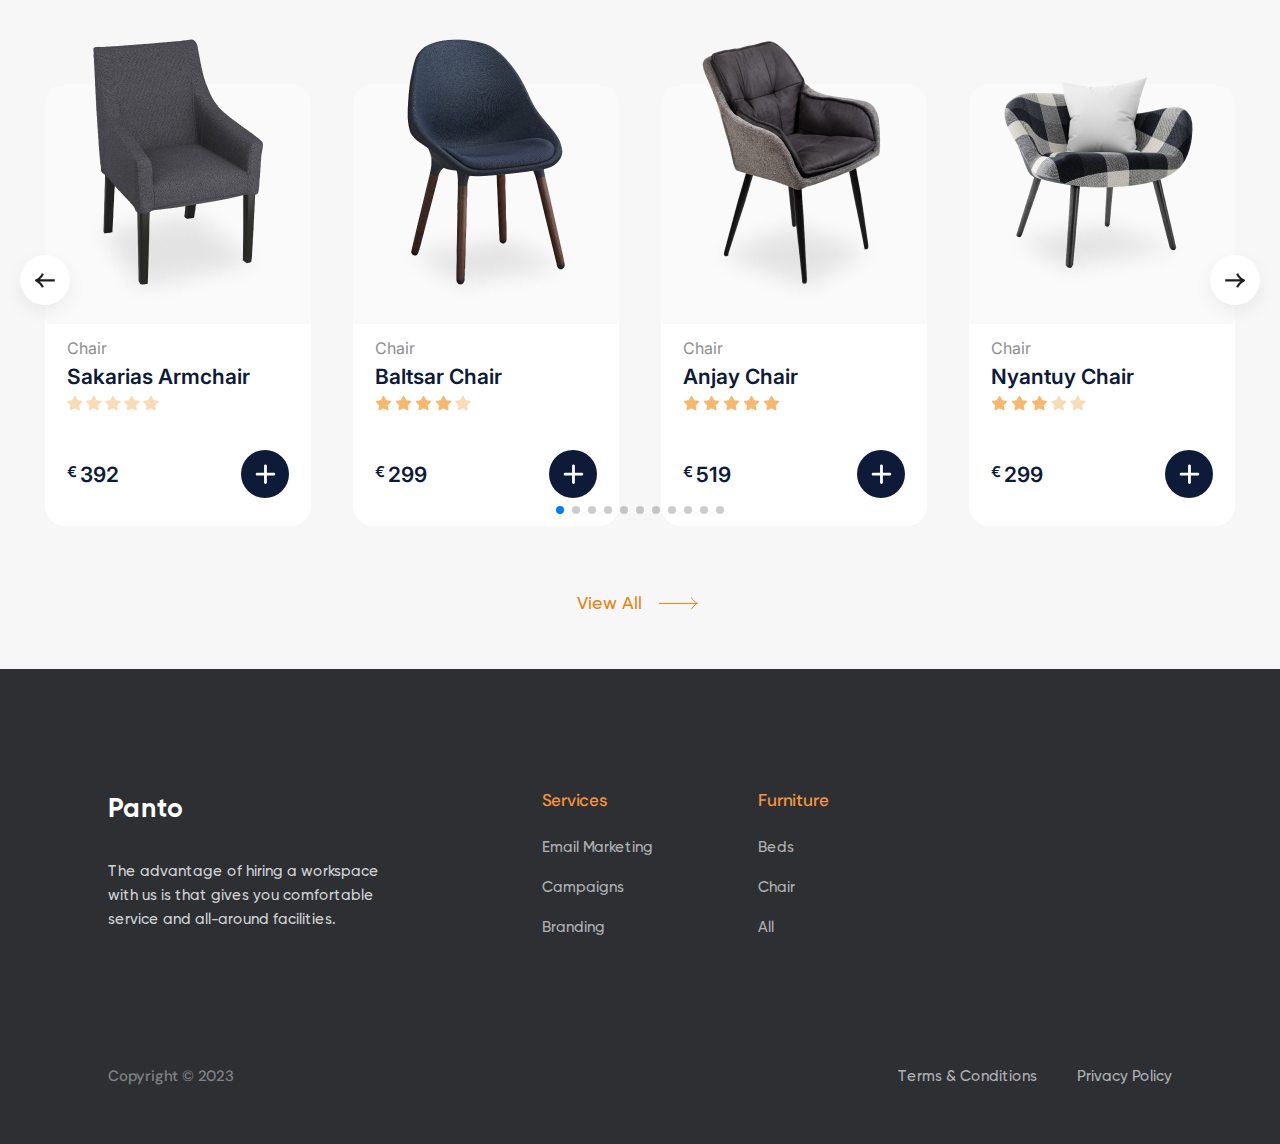
==== commit a291b921: "castom items added" ====
--- a/index.html
+++ b/index.html
@@ -236,10 +236,10 @@
                         <!-- Additional required wrapper -->
                         <div class="swiper-wrapper">
                             <!-- Slides -->
-                            <article data-tab-value="chair" class="card swiper-slide">
+                            <!-- <article data-tab-value="chair" class="card swiper-slide">
                                 <a href="#product-page" class="card__link"></a>
                                 <div class="card__photo">
-                                    <!-- для rethina указываем srcset"...2x" -->
+                                    для rethina указываем srcset"...2x"
                                     <img src="./img/products/chair-01.png" srcset="./img/products/chair-01@2x.png 2x" alt="Chair01" class="card__img">
                                 </div>
                                 <div class="card__desc">
@@ -257,19 +257,18 @@
             
                                     <div class="card__footer">
                                         <div class="card__price" data-value="&euro;">392</div>
-                                        <button class="card__btn">Add to cart
+                                        <button class="card__btn" title="">Add to cart
                                             <img src="./img/icons/plus.svg" alt="Add to cart">
                                         </button>
                                     </div>
                                     
                                 </div>
             
-                            </article>
-
-                            <article data-tab-value="chair" class="card swiper-slide">
+                            </article> -->
+
+                            <!-- <article data-tab-value="chair" class="card swiper-slide">
                                 <a href="#product-page" class="card__link"></a>
                                 <div class="card__photo">
-                                    <!-- для rethina указываем srcset"...2x" -->
                                     <img src="./img/products/chair-02.png" srcset="./img/products/chair-02@2x.png 2x" alt="Chair02" class="card__img">
                                 </div>
                                 <div class="card__desc">
@@ -294,367 +293,7 @@
                                     
                                 </div>
             
-                            </article>
-
-                            <article data-tab-value="bed" class="card swiper-slide">
-                                <a href="#product-page" class="card__link"></a>
-                                <div class="card__photo">
-                                    <!-- для rethina указываем srcset"...2x" -->
-                                    <img src="./img/products/chair-03.png" srcset="./img/products/chair-03@2x.png 2x" alt="Chair03" class="card__img">
-                                </div>
-                                <div class="card__desc">
-            
-                                    <div class="card__category">Bed</div>
-                                    <h3 class="card__title">Anjay Chair</h3>
-            
-                                    <div class="card__rating">
-                                        <img src="./img/icons/star.svg" alt="">
-                                        <img src="./img/icons/star.svg" alt="">
-                                        <img src="./img/icons/star.svg" alt="">
-                                        <img src="./img/icons/star.svg" alt="">
-                                        <img src="./img/icons/star-off.svg" alt="">
-                                    </div>
-            
-                                    <div class="card__footer">
-                                        <div class="card__price" data-value="&euro;">519</div>
-                                        <button class="card__btn">Add to cart
-                                            <img src="./img/icons/plus.svg" alt="Add to cart">
-                                        </button>
-                                    </div>
-                                    
-                                </div>
-            
-                            </article>
-
-                            <article data-tab-value="sofa" class="card swiper-slide">
-                                <a href="#product-page" class="card__link"></a>
-                                <div class="card__photo">
-                                    <!-- для rethina указываем srcset"...2x" -->
-                                    <img src="./img/products/chair-04.png" srcset="./img/products/chair-04@2x.png 2x" alt="Chair04" class="card__img">
-                                </div>
-                                <div class="card__desc">
-            
-                                    <div class="card__category">Sofa</div>
-                                    <h3 class="card__title">Nyantuy Chair</h3>
-            
-                                    <div class="card__rating">
-                                        <img src="./img/icons/star.svg" alt="">
-                                        <img src="./img/icons/star.svg" alt="">
-                                        <img src="./img/icons/star.svg" alt="">
-                                        <img src="./img/icons/star.svg" alt="">
-                                        <img src="./img/icons/star-off.svg" alt="">
-                                    </div>
-            
-                                    <div class="card__footer">
-                                        <div class="card__price" data-value="&euro;">921</div>
-                                        <button class="card__btn">Add to cart
-                                            <img src="./img/icons/plus.svg" alt="Add to cart">
-                                        </button>
-                                    </div>
-                                    
-                                </div>
-            
-                            </article>
-                            
-                            <article data-tab-value="lamp" class="card swiper-slide">
-                                <a href="#product-page" class="card__link"></a>
-                                <div class="card__photo">
-                                    <!-- для rethina указываем srcset"...2x" -->
-                                    <img src="./img/products/chair-01.png" srcset="./img/products/chair-01@2x.png 2x" alt="Chair01" class="card__img">
-                                </div>
-                                <div class="card__desc">
-            
-                                    <div class="card__category">Lamp</div>
-                                    <h3 class="card__title">Sakarias Armchair</h3>
-            
-                                    <div class="card__rating">
-                                        <img src="./img/icons/star.svg" alt="">
-                                        <img src="./img/icons/star.svg" alt="">
-                                        <img src="./img/icons/star.svg" alt="">
-                                        <img src="./img/icons/star.svg" alt="">
-                                        <img src="./img/icons/star-off.svg" alt="">
-                                    </div>
-            
-                                    <div class="card__footer">
-                                        <div class="card__price" data-value="&euro;">392</div>
-                                        <button class="card__btn">Add to cart
-                                            <img src="./img/icons/plus.svg" alt="Add to cart">
-                                        </button>
-                                    </div>
-                                    
-                                </div>
-            
-                            </article>
-
-                            <article data-tab-value="sofa" class="card swiper-slide">
-                                <a href="#product-page" class="card__link"></a>
-                                <div class="card__photo">
-                                    <!-- для rethina указываем srcset"...2x" -->
-                                    <img src="./img/products/chair-02.png" srcset="./img/products/chair-02@2x.png 2x" alt="Chair02" class="card__img">
-                                </div>
-                                <div class="card__desc">
-            
-                                    <div class="card__category">Sofa</div>
-                                    <h3 class="card__title">Baltsar Chair</h3>
-            
-                                    <div class="card__rating">
-                                        <img src="./img/icons/star.svg" alt="">
-                                        <img src="./img/icons/star.svg" alt="">
-                                        <img src="./img/icons/star.svg" alt="">
-                                        <img src="./img/icons/star.svg" alt="">
-                                        <img src="./img/icons/star-off.svg" alt="">
-                                    </div>
-            
-                                    <div class="card__footer">
-                                        <div class="card__price" data-value="&euro;">299</div>
-                                        <button class="card__btn">Add to cart
-                                            <img src="./img/icons/plus.svg" alt="Add to cart">
-                                        </button>
-                                    </div>
-                                    
-                                </div>
-            
-                            </article>
-
-                            <article data-tab-value="chair" class="card swiper-slide">
-                                <a href="#product-page" class="card__link"></a>
-                                <div class="card__photo">
-                                    <!-- для rethina указываем srcset"...2x" -->
-                                    <img src="./img/products/chair-03.png" srcset="./img/products/chair-03@2x.png 2x" alt="Chair03" class="card__img">
-                                </div>
-                                <div class="card__desc">
-            
-                                    <div class="card__category">Chair</div>
-                                    <h3 class="card__title">Anjay Chair</h3>
-            
-                                    <div class="card__rating">
-                                        <img src="./img/icons/star.svg" alt="">
-                                        <img src="./img/icons/star.svg" alt="">
-                                        <img src="./img/icons/star.svg" alt="">
-                                        <img src="./img/icons/star.svg" alt="">
-                                        <img src="./img/icons/star-off.svg" alt="">
-                                    </div>
-            
-                                    <div class="card__footer">
-                                        <div class="card__price" data-value="&euro;">519</div>
-                                        <button class="card__btn">Add to cart
-                                            <img src="./img/icons/plus.svg" alt="Add to cart">
-                                        </button>
-                                    </div>
-                                    
-                                </div>
-            
-                            </article>
-
-                            <article data-tab-value="lamp" class="card swiper-slide">
-                                <a href="#product-page" class="card__link"></a>
-                                <div class="card__photo">
-                                    <!-- для rethina указываем srcset"...2x" -->
-                                    <img src="./img/products/chair-04.png" srcset="./img/products/chair-04@2x.png 2x" alt="Chair04" class="card__img">
-                                </div>
-                                <div class="card__desc">
-            
-                                    <div class="card__category">Lamp</div>
-                                    <h3 class="card__title">Nyantuy Chair</h3>
-            
-                                    <div class="card__rating">
-                                        <img src="./img/icons/star.svg" alt="">
-                                        <img src="./img/icons/star.svg" alt="">
-                                        <img src="./img/icons/star.svg" alt="">
-                                        <img src="./img/icons/star.svg" alt="">
-                                        <img src="./img/icons/star-off.svg" alt="">
-                                    </div>
-            
-                                    <div class="card__footer">
-                                        <div class="card__price" data-value="&euro;">921</div>
-                                        <button class="card__btn">Add to cart
-                                            <img src="./img/icons/plus.svg" alt="Add to cart">
-                                        </button>
-                                    </div>
-                                    
-                                </div>
-            
-                            </article>
-
-                            <article data-tab-value="bed" class="card swiper-slide">
-                                <a href="#product-page" class="card__link"></a>
-                                <div class="card__photo">
-                                    <!-- для rethina указываем srcset"...2x" -->
-                                    <img src="./img/products/chair-01.png" srcset="./img/products/chair-01@2x.png 2x" alt="Chair01" class="card__img">
-                                </div>
-                                <div class="card__desc">
-            
-                                    <div class="card__category">Bed</div>
-                                    <h3 class="card__title">Sakarias Armchair</h3>
-            
-                                    <div class="card__rating">
-                                        <img src="./img/icons/star.svg" alt="">
-                                        <img src="./img/icons/star.svg" alt="">
-                                        <img src="./img/icons/star.svg" alt="">
-                                        <img src="./img/icons/star.svg" alt="">
-                                        <img src="./img/icons/star-off.svg" alt="">
-                                    </div>
-            
-                                    <div class="card__footer">
-                                        <div class="card__price" data-value="&euro;">392</div>
-                                        <button class="card__btn">Add to cart
-                                            <img src="./img/icons/plus.svg" alt="Add to cart">
-                                        </button>
-                                    </div>
-                                    
-                                </div>
-            
-                            </article>
-
-                            <article data-tab-value="chair" class="card swiper-slide">
-                                <a href="#product-page" class="card__link"></a>
-                                <div class="card__photo">
-                                    <!-- для rethina указываем srcset"...2x" -->
-                                    <img src="./img/products/chair-02.png" srcset="./img/products/chair-02@2x.png 2x" alt="Chair02" class="card__img">
-                                </div>
-                                <div class="card__desc">
-            
-                                    <div class="card__category">Chair</div>
-                                    <h3 class="card__title">Baltsar Chair</h3>
-            
-                                    <div class="card__rating">
-                                        <img src="./img/icons/star.svg" alt="">
-                                        <img src="./img/icons/star.svg" alt="">
-                                        <img src="./img/icons/star.svg" alt="">
-                                        <img src="./img/icons/star.svg" alt="">
-                                        <img src="./img/icons/star-off.svg" alt="">
-                                    </div>
-            
-                                    <div class="card__footer">
-                                        <div class="card__price" data-value="&euro;">299</div>
-                                        <button class="card__btn">Add to cart
-                                            <img src="./img/icons/plus.svg" alt="Add to cart">
-                                        </button>
-                                    </div>
-                                    
-                                </div>
-            
-                            </article>
-
-                            <article data-tab-value="lamp" class="card swiper-slide">
-                                <a href="#product-page" class="card__link"></a>
-                                <div class="card__photo">
-                                    <!-- для rethina указываем srcset"...2x" -->
-                                    <img src="./img/products/chair-03.png" srcset="./img/products/chair-03@2x.png 2x" alt="Chair03" class="card__img">
-                                </div>
-                                <div class="card__desc">
-            
-                                    <div class="card__category">Lamp</div>
-                                    <h3 class="card__title">Anjay Chair</h3>
-            
-                                    <div class="card__rating">
-                                        <img src="./img/icons/star.svg" alt="">
-                                        <img src="./img/icons/star.svg" alt="">
-                                        <img src="./img/icons/star.svg" alt="">
-                                        <img src="./img/icons/star.svg" alt="">
-                                        <img src="./img/icons/star-off.svg" alt="">
-                                    </div>
-            
-                                    <div class="card__footer">
-                                        <div class="card__price" data-value="&euro;">519</div>
-                                        <button class="card__btn">Add to cart
-                                            <img src="./img/icons/plus.svg" alt="Add to cart">
-                                        </button>
-                                    </div>
-                                    
-                                </div>
-            
-                            </article>
-
-                            <article data-tab-value="sofa" class="card swiper-slide">
-                                <a href="#product-page" class="card__link"></a>
-                                <div class="card__photo">
-                                    <!-- для rethina указываем srcset"...2x" -->
-                                    <img src="./img/products/chair-04.png" srcset="./img/products/chair-04@2x.png 2x" alt="Chair04" class="card__img">
-                                </div>
-                                <div class="card__desc">
-            
-                                    <div class="card__category">Sofa</div>
-                                    <h3 class="card__title">Nyantuy Chair</h3>
-            
-                                    <div class="card__rating">
-                                        <img src="./img/icons/star.svg" alt="">
-                                        <img src="./img/icons/star.svg" alt="">
-                                        <img src="./img/icons/star.svg" alt="">
-                                        <img src="./img/icons/star.svg" alt="">
-                                        <img src="./img/icons/star-off.svg" alt="">
-                                    </div>
-            
-                                    <div class="card__footer">
-                                        <div class="card__price" data-value="&euro;">921</div>
-                                        <button class="card__btn">Add to cart
-                                            <img src="./img/icons/plus.svg" alt="Add to cart">
-                                        </button>
-                                    </div>
-                                    
-                                </div>
-            
-                            </article>
-
-                            <article data-tab-value="chair" class="card swiper-slide">
-                                <a href="#product-page" class="card__link"></a>
-                                <div class="card__photo">
-                                    <!-- для rethina указываем srcset"...2x" -->
-                                    <img src="./img/products/chair-01.png" srcset="./img/products/chair-01@2x.png 2x" alt="Chair01" class="card__img">
-                                </div>
-                                <div class="card__desc">
-            
-                                    <div class="card__category">Chair</div>
-                                    <h3 class="card__title">Sakarias Armchair</h3>
-            
-                                    <div class="card__rating">
-                                        <img src="./img/icons/star.svg" alt="">
-                                        <img src="./img/icons/star.svg" alt="">
-                                        <img src="./img/icons/star.svg" alt="">
-                                        <img src="./img/icons/star.svg" alt="">
-                                        <img src="./img/icons/star-off.svg" alt="">
-                                    </div>
-            
-                                    <div class="card__footer">
-                                        <div class="card__price" data-value="&euro;">392</div>
-                                        <button class="card__btn">Add to cart
-                                            <img src="./img/icons/plus.svg" alt="Add to cart">
-                                        </button>
-                                    </div>
-                                    
-                                </div>
-            
-                            </article>
-
-                            <article data-tab-value="chair" class="card swiper-slide">
-                                <a href="#product-page" class="card__link"></a>
-                                <div class="card__photo">
-                                    <!-- для rethina указываем srcset"...2x" -->
-                                    <img src="./img/products/chair-02.png" srcset="./img/products/chair-02@2x.png 2x" alt="Chair02" class="card__img">
-                                </div>
-                                <div class="card__desc">
-            
-                                    <div class="card__category">Chair</div>
-                                    <h3 class="card__title">Baltsar Chair</h3>
-            
-                                    <div class="card__rating">
-                                        <img src="./img/icons/star.svg" alt="">
-                                        <img src="./img/icons/star.svg" alt="">
-                                        <img src="./img/icons/star.svg" alt="">
-                                        <img src="./img/icons/star.svg" alt="">
-                                        <img src="./img/icons/star-off.svg" alt="">
-                                    </div>
-            
-                                    <div class="card__footer">
-                                        <div class="card__price" data-value="&euro;">299</div>
-                                        <button class="card__btn">Add to cart
-                                            <img src="./img/icons/plus.svg" alt="Add to cart">
-                                        </button>
-                                    </div>
-                                    
-                                </div>
-            
-                            </article>
+                            </article> -->
 
                         </div>
 
@@ -750,11 +389,14 @@
         </div>
     </footer>
 
+    <div id="demo"></div>
 
     <!-- Swiper slider -->
     <!-- <script src="https://cdn.jsdelivr.net/npm/swiper@11/swiper-bundle.min.js"></script> -->
     <script src="./swiper/swiper-bundle.min.js"></script>
     
+
+    <script src="./js/items.js"></script>
     <script src="./js/main.js"></script>
 </body>
 </html>--- a/css/main.css
+++ b/css/main.css
@@ -651,6 +651,11 @@
   }
 }
 
+#demo {
+  display: flex;
+  justify-content: center;
+}
+
 .products__link {
   text-align: center;
 }
@@ -726,6 +731,7 @@
 }
 
 .card__img {
+  background: transparent;
   margin-top: -50px;
 }
 
@@ -742,6 +748,7 @@
 .card__category {
   color: var(--text-muted);
   font-size: 16px;
+  text-transform: capitalize;
 }
 
 .card__title {
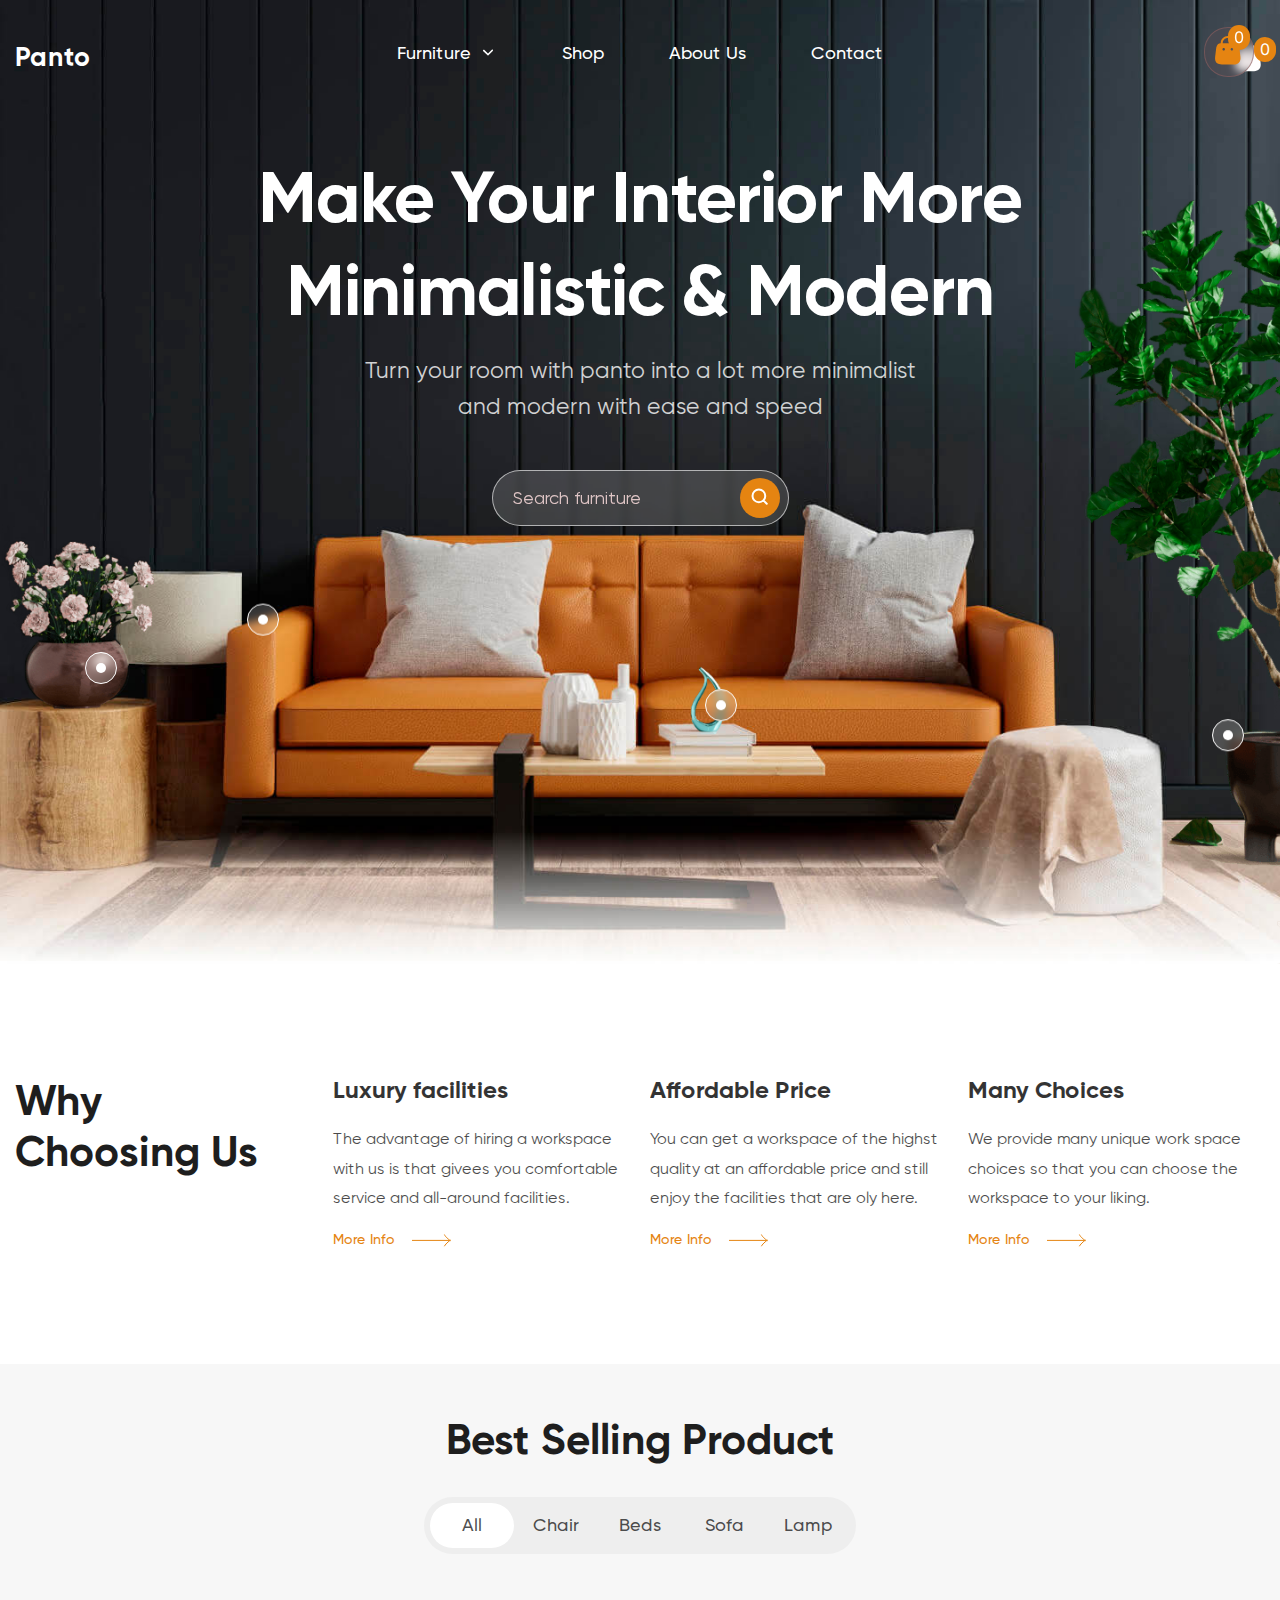
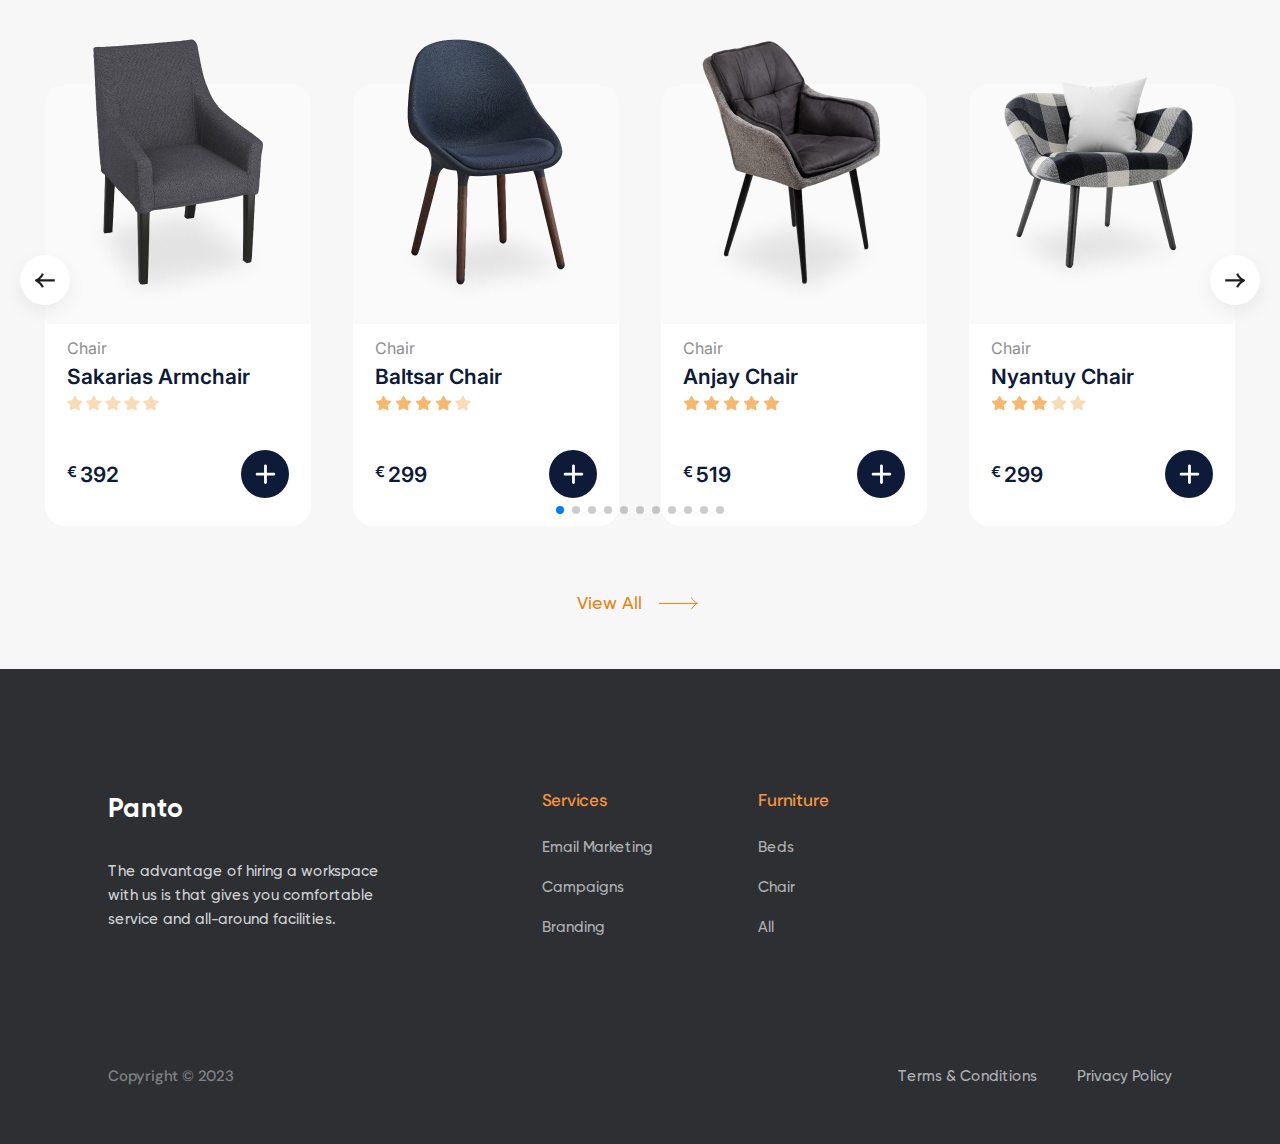
==== commit 69ad1f8a: "cart-btn on/off added" ====
--- a/index.html
+++ b/index.html
@@ -10,6 +10,7 @@
     <link rel="stylesheet" href="./swiper/swiper-bundle.min.css">
 </head>
 <body>
+
     <header class="header ">
         <div class="container">
 
@@ -46,12 +47,12 @@
                 <!-- Корзина покупок
                     подразумеваем, что по нажатию будет переход на новую страницу
                     возможен вариант открытия блока покупок на этой -->
-                <a href="#!" class="cart">
+                <a href="#!" class="cart-btn" id="open-cart-btn">
                     <img src="./img/icons/cart.svg" alt="Cart" class="cart__img">
-                    <div class="cart__count">0</div>
+                    <div id="cartCount"  class="cart__count">0</div>
                 </a>
 
-                <button id="open-mobie-nav-btn" class="nav__btn"><img src="./img/icons/mobile-nav.svg"" alt="Open navigation"></button>
+                <button id="open-mobile-nav-btn" class="nav__btn"><img src="./img/icons/mobile-nav.svg"" alt="Open navigation"></button>
                 
             </nav>
 
@@ -132,15 +133,15 @@
 
         <div class="mobile-nav-header">
 
-            <a href="#cart" class="mobile-cart">
-                <div href="#!" class="cart">
+            <a href="#!" class="mobile-cart" onclick="openCart()">
+                <div href="#!" class="cart-btn" >
                     <img src="./img/icons/cart.svg" alt="Cart" class="cart__img">
-                    <div class="cart__count">0</div>
+                    <div id="cartCountMobile"  class="cart__count">0</div>
                 </div>
                 Cart
             </a>
     
-            <button id="close-mobie-nav-btn" class="mobile-nav-btn-close"><img src="./img/icons/close.svg" alt="Close navigation"></button>
+            <button id="close-mobile-nav-btn" class="mobile-nav-btn-close"><img src="./img/icons/close.svg" alt="Close navigation"></button>
 
         </div>
 
@@ -234,7 +235,7 @@
                     <!-- Slider main container -->
                     <div class="swiper">
                         <!-- Additional required wrapper -->
-                        <div class="swiper-wrapper">
+                        <div id="productsMainContainer" class="swiper-wrapper">
                             <!-- Slides -->
                             <!-- <article data-tab-value="chair" class="card swiper-slide">
                                 <a href="#product-page" class="card__link"></a>
@@ -389,7 +390,55 @@
         </div>
     </footer>
 
-    <div id="demo"></div>
+    <div class="container-blur ">
+        <div class="section-cart">
+
+            <button id="close-cart-btn" class="section-cart__btn-close"><img src="./img/icons/x.svg" alt="Close navigation"></button>
+
+            <header class="section-cart__header">
+                <div class="container">
+                    <h1 class="title-1">Корзина товаров</h1>
+                </div>
+            </header>
+
+            <div class="section-cart__body">
+                <div class="container">
+
+                    <div id="cart" class="cart">
+                        <header class="cart-header">
+                            <div class="cart-header__title">наименование</div>
+                            <div class="cart-header__count">количество</div>
+                            <div class="cart-header__cost">стоимость</div>
+                        </header>
+
+                        <div id="cartItemsHolder"></div>
+
+                        <footer class="cart-footer">
+                            <div class="cart-footer__count">
+                                <span id="cartTotalCount"></span>
+                                <span class="itemUnit">шт.</span>
+                            </div>
+
+                            <div  class="cart-footer__price">
+                                <span class="currency">&euro;</span>
+                                <span id="cartTotalPrice"></span>
+                            </div>
+                        </footer>
+
+                    </div>
+
+                </div>
+
+            </div>
+
+        </div>
+    </div>
+
+    
+    <div href="#!" class="cart-btn-mob cart-btn-mob--on" onclick="openCart()">
+        <img src="./img/icons/cart-m.svg" alt="Cart" class="cart__img">
+        <div id="cartCountMobile"  class="cart__count">0</div>
+    </div>
 
     <!-- Swiper slider -->
     <!-- <script src="https://cdn.jsdelivr.net/npm/swiper@11/swiper-bundle.min.js"></script> -->
@@ -398,5 +447,6 @@
 
     <script src="./js/items.js"></script>
     <script src="./js/main.js"></script>
+    <script src="./js/cart.js"></script>
 </body>
 </html>--- a/css/main.css
+++ b/css/main.css
@@ -126,6 +126,7 @@
   --bg-img-orange: url("./../img/header/bg-orange.jpg");
   --bg-img-biruza: url("./../img/header/bg-biruza.jpg");
   --bg-img-gray: url("./../img/header/bg-gray.jpg");
+  --cart-bg: #f7f7f7;
   --font-main: "Gilroy", sans-serif;
   --font-cards: "Inter", sans-serif;
   --font-footer-accent: "DM Sans", sans-serif;
@@ -149,6 +150,10 @@
   color: var(--text-color);
 }
 
+body {
+  position: relative;
+}
+
 .container {
   max-width: 1310px;
   padding: 0 15px;
@@ -156,6 +161,29 @@
 }
 .container--small {
   max-width: 1094px;
+}
+
+.container-blur {
+  height: 0;
+}
+.container-blur--open {
+  position: fixed;
+  top: 0;
+  left: 0;
+  right: 0;
+  bottom: 0;
+  padding: 35px;
+  height: 100vh;
+  background: rgba(214, 180, 180, 0.199);
+  -webkit-backdrop-filter: blur(4px);
+  backdrop-filter: blur(4px);
+  opacity: 1;
+  z-index: 10;
+}
+@media (max-width: 768px) {
+  .container-blur--open {
+    padding: 0;
+  }
 }
 
 .title-2 {
@@ -415,10 +443,36 @@
   color: var(--accent);
 }
 
-.cart {
+.cart-btn {
   position: relative;
   justify-self: end;
   align-self: center;
+}
+
+.cart-btn-mob {
+  opacity: 0;
+  transition: opacity 0.5s ease-in;
+}
+.cart-btn-mob--on {
+  opacity: 1;
+  position: fixed;
+  top: 3%;
+  right: 2%;
+  width: 50px;
+  height: 50px;
+  border-radius: 24px;
+  border: 0.862px solid rgba(141, 95, 95, 0.6);
+  background: rgba(141, 95, 95, 0.15);
+  -webkit-backdrop-filter: blur(4px);
+  backdrop-filter: blur(4px);
+  cursor: pointer;
+  z-index: 5;
+  transition: opacity 0.5s ease-in;
+}
+.cart-btn-mob > img {
+  fill: var(--accent);
+  background-color: transparent;
+  transform: translate(17%, 15.5%);
 }
 
 .cart__count {
@@ -431,6 +485,7 @@
   border-radius: 40px;
   line-height: 25px;
   font-family: var(--font-cards);
+  color: var(--header-text-color);
 }
 
 .search-form {
@@ -1033,4 +1088,272 @@
   display: grid;
   gap: 14px;
   font-size: 16px;
+}
+
+.section-cart {
+  display: flex;
+  flex-direction: column;
+  margin: 0 auto;
+  padding-bottom: 15px;
+  background-color: var(--cart-bg);
+  box-shadow: 0 0 10px 10px rgba(124, 123, 123, 0.5411764706);
+  border-radius: 6px;
+  opacity: 0;
+  transform: translateY(-110%);
+  transition: all 0.3s ease-in;
+}
+.section-cart--open {
+  opacity: 1;
+  transform: translateY(0%);
+}
+
+.section-cart__btn-close {
+  display: block;
+  margin: 15px 15px 15px auto;
+  color: var(--accent);
+  transition: opacity 0.2s ease-in;
+}
+.section-cart__btn-close:hover {
+  opacity: 0.7;
+}
+
+.section-cart__header {
+  margin-bottom: 30px;
+  text-align: center;
+}
+
+.section-cart__body {
+  padding-bottom: 10px;
+  overflow: hidden;
+}
+
+#cartItemsHolder {
+  overflow: auto;
+  max-height: 60vh;
+}
+@media (max-width: 768px) {
+  #cartItemsHolder {
+    max-height: 82vh;
+  }
+}
+@media (max-width: 546px) {
+  #cartItemsHolder {
+    max-height: 82vh;
+  }
+}
+@media (max-width: 400px) {
+  #cartItemsHolder {
+    max-height: 80vh;
+  }
+}
+
+.title-1 {
+  color: #000;
+  font-size: 28px;
+  font-weight: 700;
+  line-height: 1.3; /* 36.4px */
+}
+
+.cart-header {
+  display: grid;
+  grid-template-columns: 1fr repeat(4, 3fr) 1fr;
+  gap: 10px 30px;
+  padding: 22px 0;
+  background-color: #EAEFF2;
+  color: #000;
+  font-size: 13px;
+  font-weight: 700;
+  line-height: 1.2; /* 15.6px */
+  letter-spacing: 0.2em;
+  text-transform: uppercase;
+  text-align: center;
+}
+@media (max-width: 768px) {
+  .cart-header {
+    height: 1px;
+    padding: 0;
+  }
+  .cart-header > * {
+    display: none;
+  }
+}
+
+.cart-header__title {
+  grid-column: 3;
+}
+
+.product {
+  display: grid;
+  grid-template-columns: 3fr 3fr repeat(2, 2fr) 1fr;
+  align-items: center;
+  gap: 10px clamp(15px, -0.729rem + 3.47vw, 30px);
+  padding: 20px 0;
+  background-color: var(--cart-bg);
+  border-bottom: 1px solid rgba(126, 155, 189, 0.3);
+  font-size: 18px;
+  font-weight: 600;
+  line-height: 1.3; /* 23.4px */
+}
+.product:hover {
+  background-color: rgb(238, 238, 238);
+}
+@media (max-width: 768px) {
+  .product {
+    grid-template: repeat(3, minmax(60px, auto))/repeat(5, 1fr);
+    gap: 10px 15px;
+  }
+}
+@media (max-width: 546px) {
+  .product {
+    grid-template: repeat(5, minmax(60px, auto))/repeat(4, 1fr);
+    gap: 10px 15px;
+  }
+}
+
+.product__img {
+  justify-self: center;
+}
+@media (max-width: 768px) {
+  .product__img {
+    grid-area: 1/1/span 3/span 3;
+  }
+}
+@media (max-width: 546px) {
+  .product__img {
+    grid-area: 1/1/span 3/span 4;
+  }
+}
+
+@media (max-width: 768px) {
+  .product__title {
+    grid-area: 2/4/2/span 2;
+    justify-self: center;
+  }
+}
+@media (max-width: 546px) {
+  .product__title {
+    grid-area: 4/1/4/span 4;
+    justify-self: center;
+  }
+}
+
+@media (max-width: 768px) {
+  .product_count {
+    grid-area: 3/4;
+    justify-self: center;
+  }
+}
+@media (max-width: 546px) {
+  .product_count {
+    grid-area: 5/1/5/span 2;
+    justify-self: center;
+  }
+}
+
+@media (max-width: 768px) {
+  .product__price {
+    grid-area: 3/5;
+    justify-self: center;
+  }
+}
+@media (max-width: 546px) {
+  .product__price {
+    grid-area: 5/3/5/span 2;
+    justify-self: center;
+  }
+}
+
+.product__controls {
+  justify-self: center;
+  color: #7E9BBD;
+  z-index: 5;
+}
+@media (max-width: 768px) {
+  .product__controls {
+    grid-area: 1/5;
+    justify-self: center;
+  }
+}
+@media (max-width: 546px) {
+  .product__controls {
+    grid-area: 1/4;
+    justify-self: center;
+  }
+}
+
+.cart-footer {
+  display: grid;
+  grid-template-columns: 5fr 3fr 4fr;
+  gap: 10px 30px;
+  background: #EAEFF2;
+  padding: 19px 0;
+  color: #000;
+  font-size: 18px;
+  font-weight: 700;
+  line-height: 1.2; /* 21.6px */
+}
+@media (max-width: 600px) {
+  .cart-footer {
+    grid-template-columns: 1fr 1fr;
+    text-align: center;
+  }
+}
+@media (max-width: 400px) {
+  .cart-footer {
+    grid-template-columns: 1fr;
+    text-align: center;
+    grid-auto-rows: 40px;
+    row-gap: 10px;
+  }
+}
+
+.cart-footer__count {
+  grid-column: 2;
+}
+@media (max-width: 600px) {
+  .cart-footer__count {
+    grid-column-start: 1;
+  }
+}
+
+.count {
+  display: flex;
+  -moz-column-gap: 10px;
+       column-gap: 10px;
+  align-items: center;
+}
+
+.count__box {
+  width: 40px;
+  height: 30px;
+  border-radius: 3px;
+  background: #EAEFF2;
+}
+
+.coutn__input {
+  width: 100%;
+  padding-top: 4px;
+  background-color: transparent;
+  text-align: center;
+  color: #000;
+  font-family: Montserrat;
+  font-size: 18px;
+  font-weight: 600;
+  line-height: 1.3; /* 23.4px */
+}
+
+.coutn__input::-webkit-inner-spin-button,
+.coutn__input::-webkit-outer-spin-button {
+  -webkit-appearance: none;
+          appearance: none;
+}
+
+.count__controls {
+  display: flex;
+  flex-direction: column;
+  row-gap: 9px;
+}
+
+.count__controls img {
+  display: block;
 }/*# sourceMappingURL=main.css.map */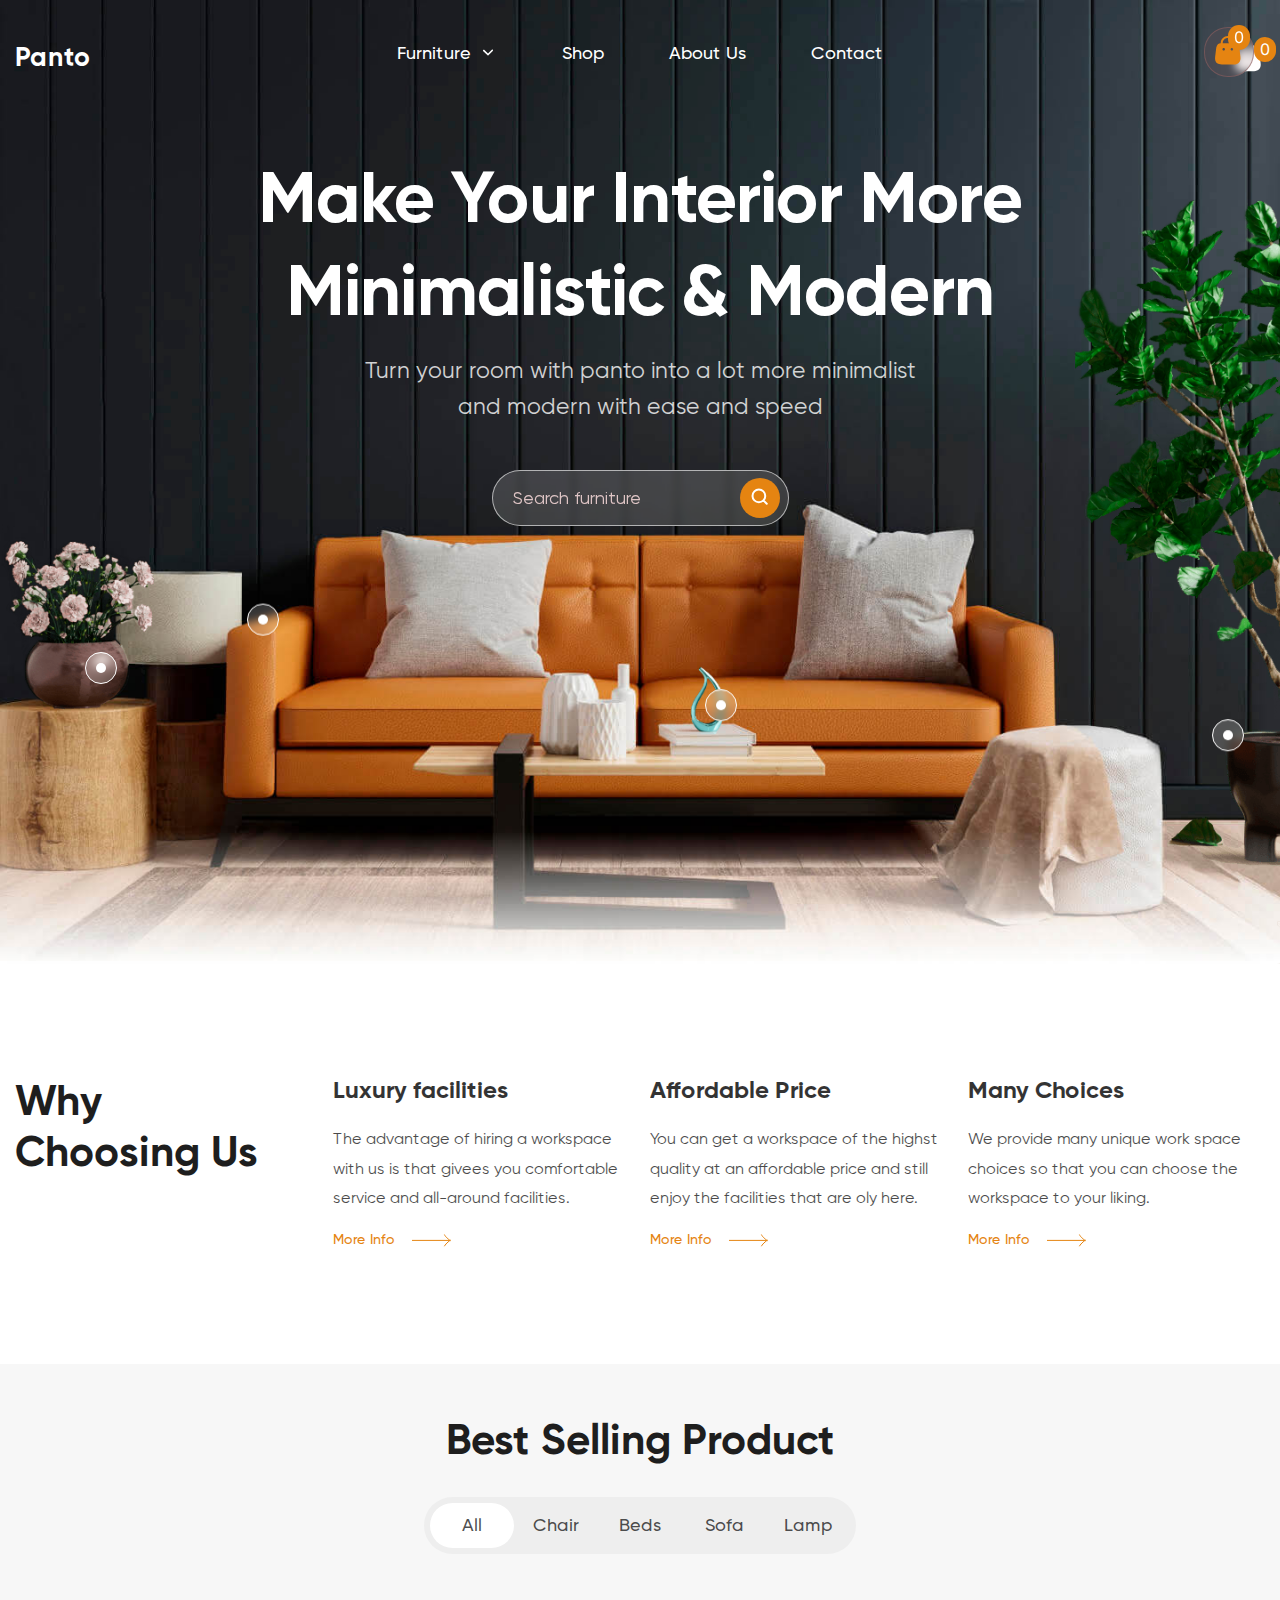
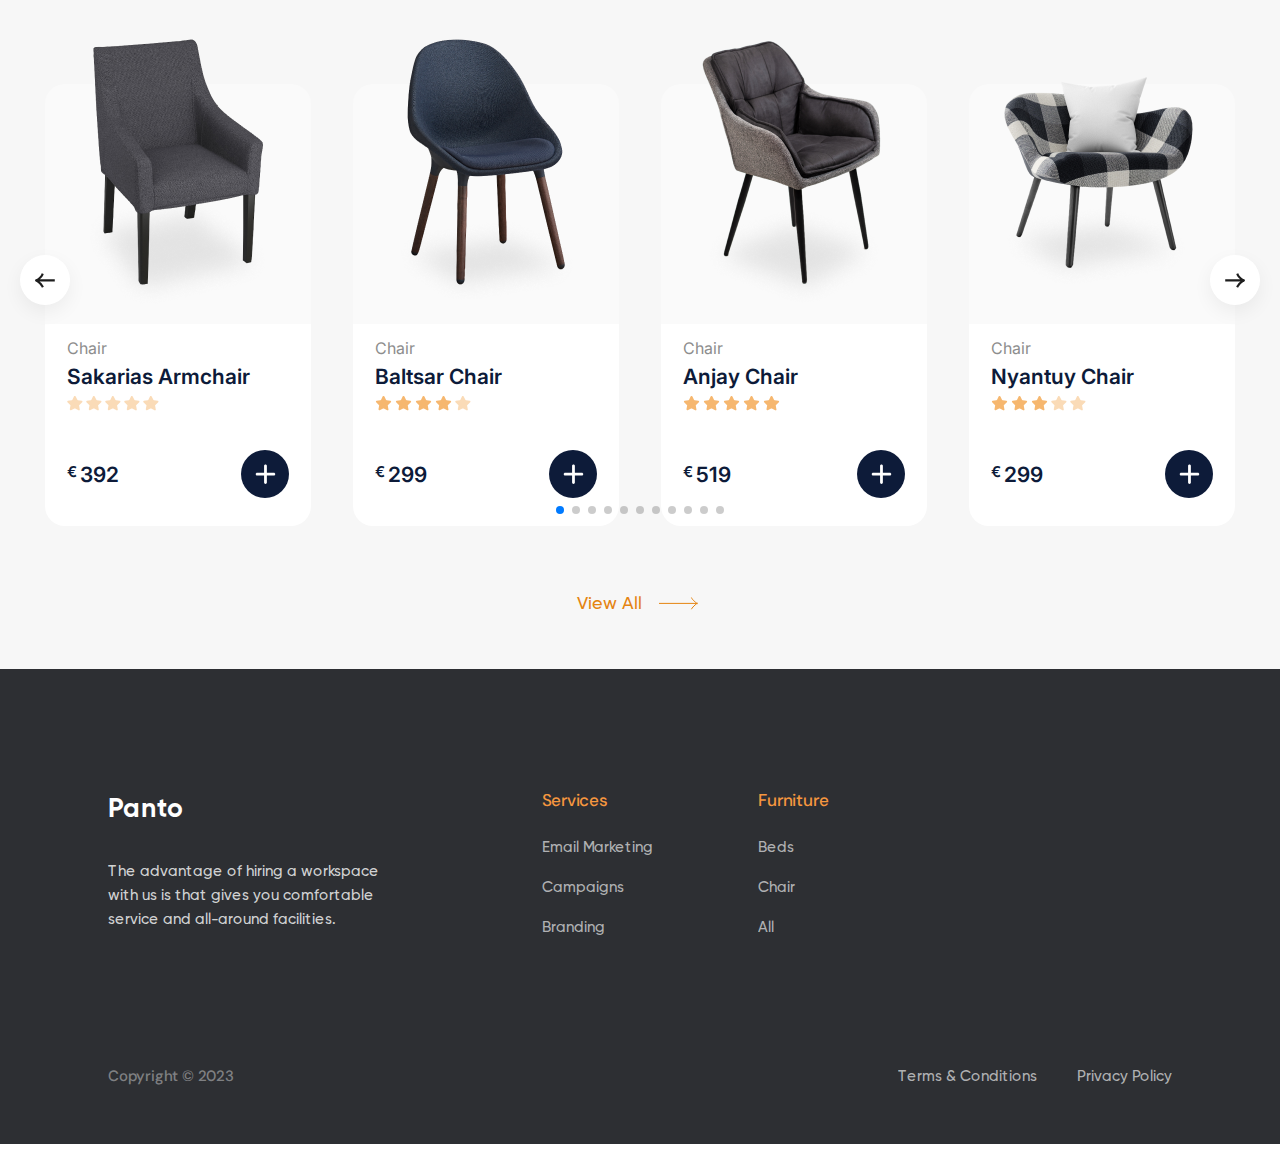
==== commit 871a5642: "cart resize  complet" ====
--- a/index.html
+++ b/index.html
@@ -47,7 +47,7 @@
                 <!-- Корзина покупок
                     подразумеваем, что по нажатию будет переход на новую страницу
                     возможен вариант открытия блока покупок на этой -->
-                <a href="#!" class="cart-btn" id="open-cart-btn">
+                <a href="#!" class="cart-btn" id="open-cart-btn" onclick="openCart()">
                     <img src="./img/icons/cart.svg" alt="Cart" class="cart__img">
                     <div id="cartCount"  class="cart__count">0</div>
                 </a>
@@ -401,10 +401,10 @@
                 </div>
             </header>
 
-            <div class="section-cart__body">
+            <!-- <div class="section-cart__body">
                 <div class="container">
 
-                    <div id="cart" class="cart">
+                    <div id="cart" class="cart"> -->
                         <header class="cart-header">
                             <div class="cart-header__title">наименование</div>
                             <div class="cart-header__count">количество</div>
@@ -425,11 +425,11 @@
                             </div>
                         </footer>
 
-                    </div>
-
-                </div>
-
-            </div>
+                    <!-- </div>
+
+                </div>
+
+            </div> -->
 
         </div>
     </div>
--- a/css/main.css
+++ b/css/main.css
@@ -172,7 +172,7 @@
   left: 0;
   right: 0;
   bottom: 0;
-  padding: 35px;
+  padding: 35px 35px 20%;
   height: 100vh;
   background: rgba(214, 180, 180, 0.199);
   -webkit-backdrop-filter: blur(4px);
@@ -1091,25 +1091,28 @@
 }
 
 .section-cart {
-  display: flex;
-  flex-direction: column;
+  pointer-events: none;
+  opacity: 0;
+  transform: translateY(-110%);
+  transition: all 0.3s ease-in;
+}
+.section-cart--open {
+  position: relative;
+  pointer-events: auto;
+  opacity: 1;
   margin: 0 auto;
-  padding-bottom: 15px;
+  padding: 5px 0;
   background-color: var(--cart-bg);
   box-shadow: 0 0 10px 10px rgba(124, 123, 123, 0.5411764706);
   border-radius: 6px;
-  opacity: 0;
-  transform: translateY(-110%);
-  transition: all 0.3s ease-in;
-}
-.section-cart--open {
-  opacity: 1;
   transform: translateY(0%);
 }
 
 .section-cart__btn-close {
   display: block;
-  margin: 15px 15px 15px auto;
+  position: absolute;
+  top: 7px;
+  right: 7px;
   color: var(--accent);
   transition: opacity 0.2s ease-in;
 }
@@ -1118,7 +1121,7 @@
 }
 
 .section-cart__header {
-  margin-bottom: 30px;
+  margin: clamp(10px, -7.375rem + 20vh, 30px) auto;
   text-align: center;
 }
 
@@ -1185,9 +1188,10 @@
 .product {
   display: grid;
   grid-template-columns: 3fr 3fr repeat(2, 2fr) 1fr;
+  grid-auto-rows: minmax(100px, 150px);
   align-items: center;
   gap: 10px clamp(15px, -0.729rem + 3.47vw, 30px);
-  padding: 20px 0;
+  padding: 10px 0;
   background-color: var(--cart-bg);
   border-bottom: 1px solid rgba(126, 155, 189, 0.3);
   font-size: 18px;
@@ -1222,6 +1226,11 @@
   .product__img {
     grid-area: 1/1/span 3/span 4;
   }
+}
+
+.product__img > img {
+  min-height: 100px;
+  max-height: 150px;
 }
 
 @media (max-width: 768px) {
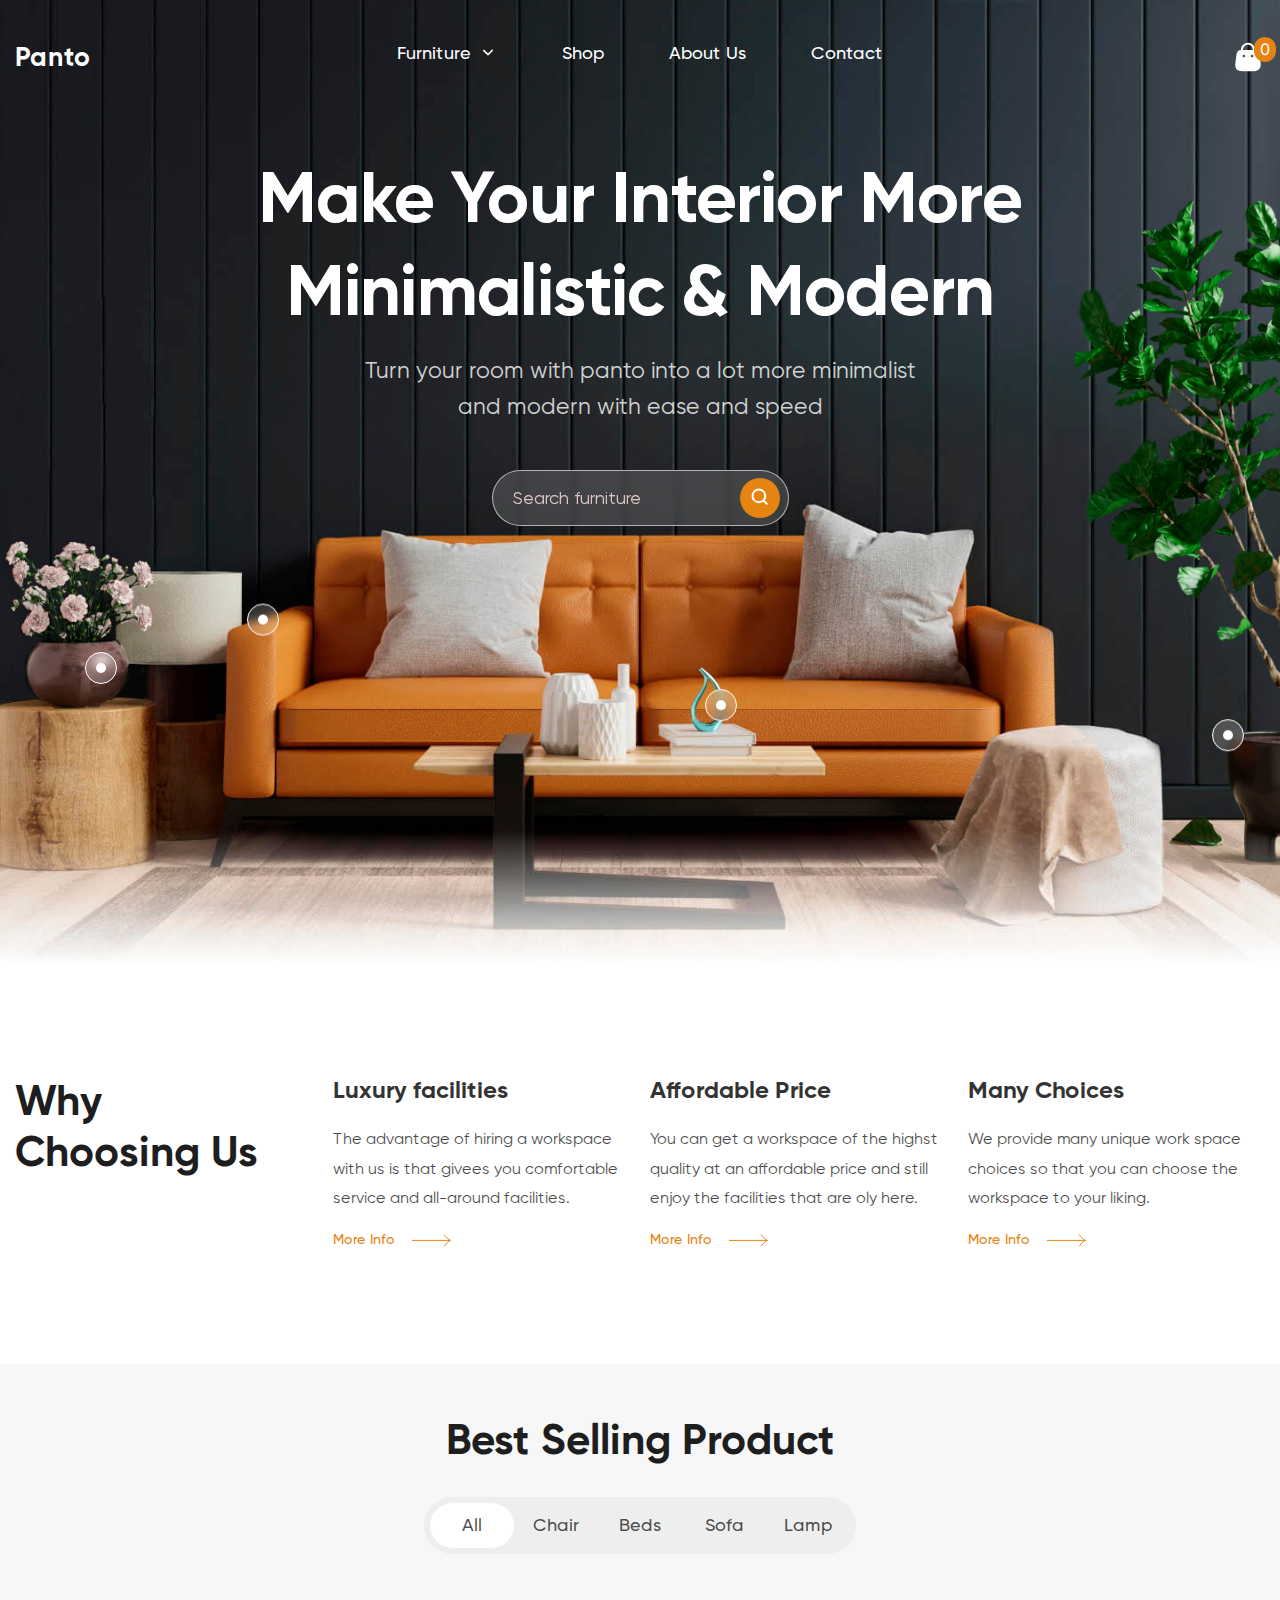
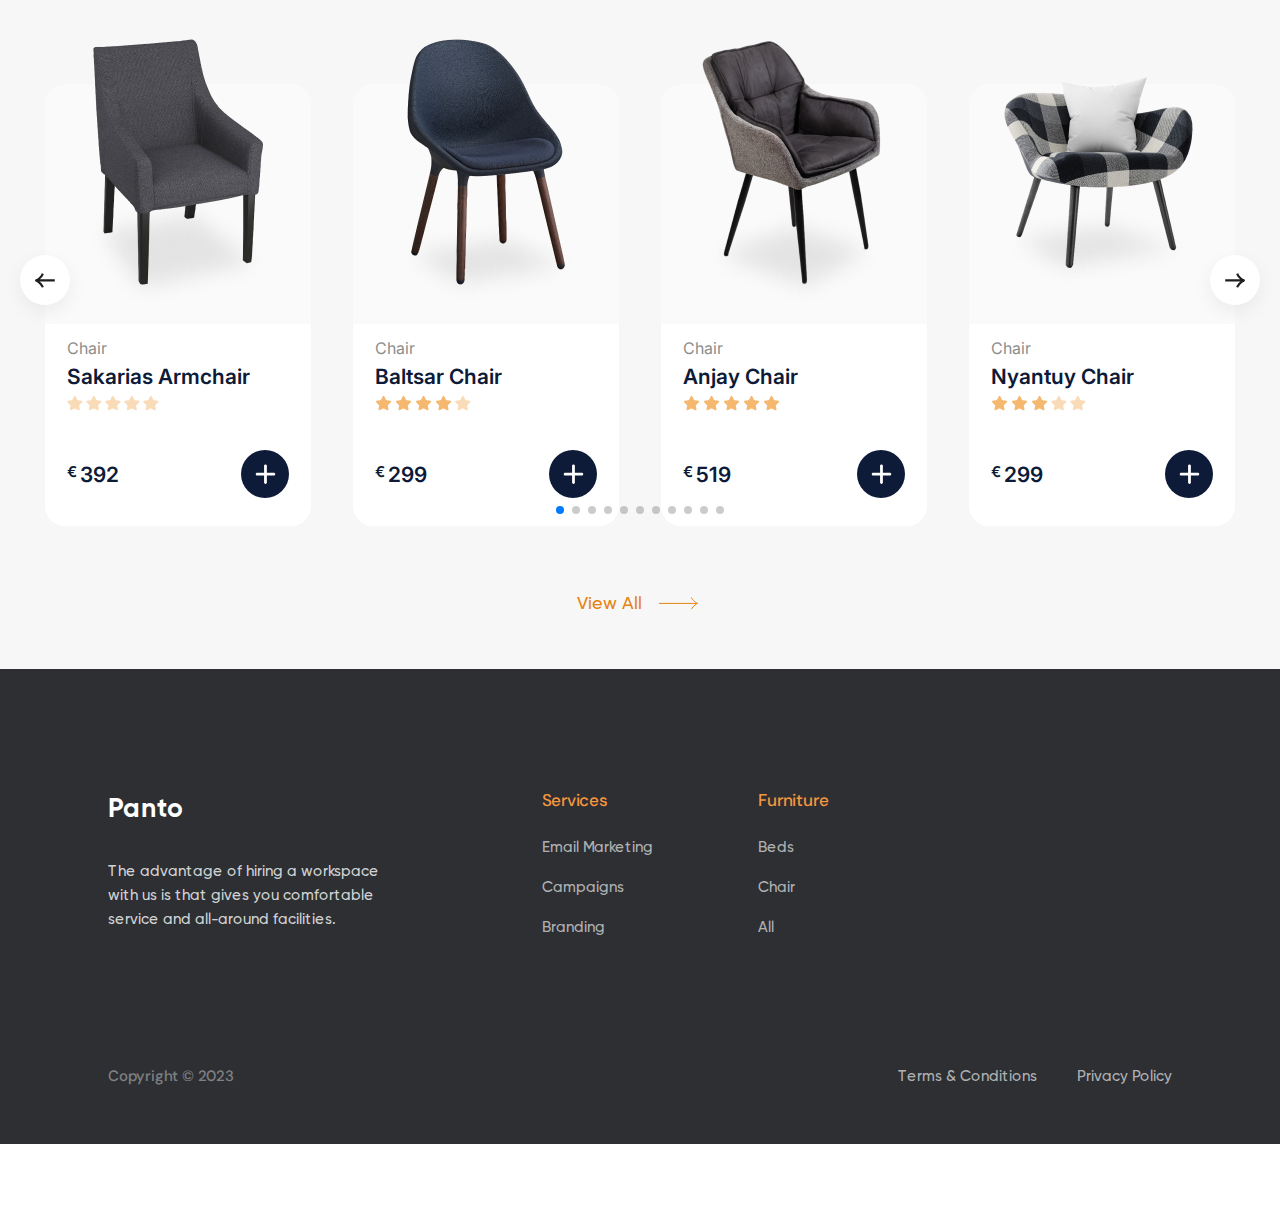
==== commit e266799a: "fixed cart-on on start" ====
--- a/index.html
+++ b/index.html
@@ -435,7 +435,7 @@
     </div>
 
     
-    <div href="#!" class="cart-btn-mob cart-btn-mob--on" onclick="openCart()">
+    <div href="#!" class="cart-btn-mob " onclick="openCart()">
         <img src="./img/icons/cart-m.svg" alt="Cart" class="cart__img">
         <div id="cartCountMobile"  class="cart__count">0</div>
     </div>
